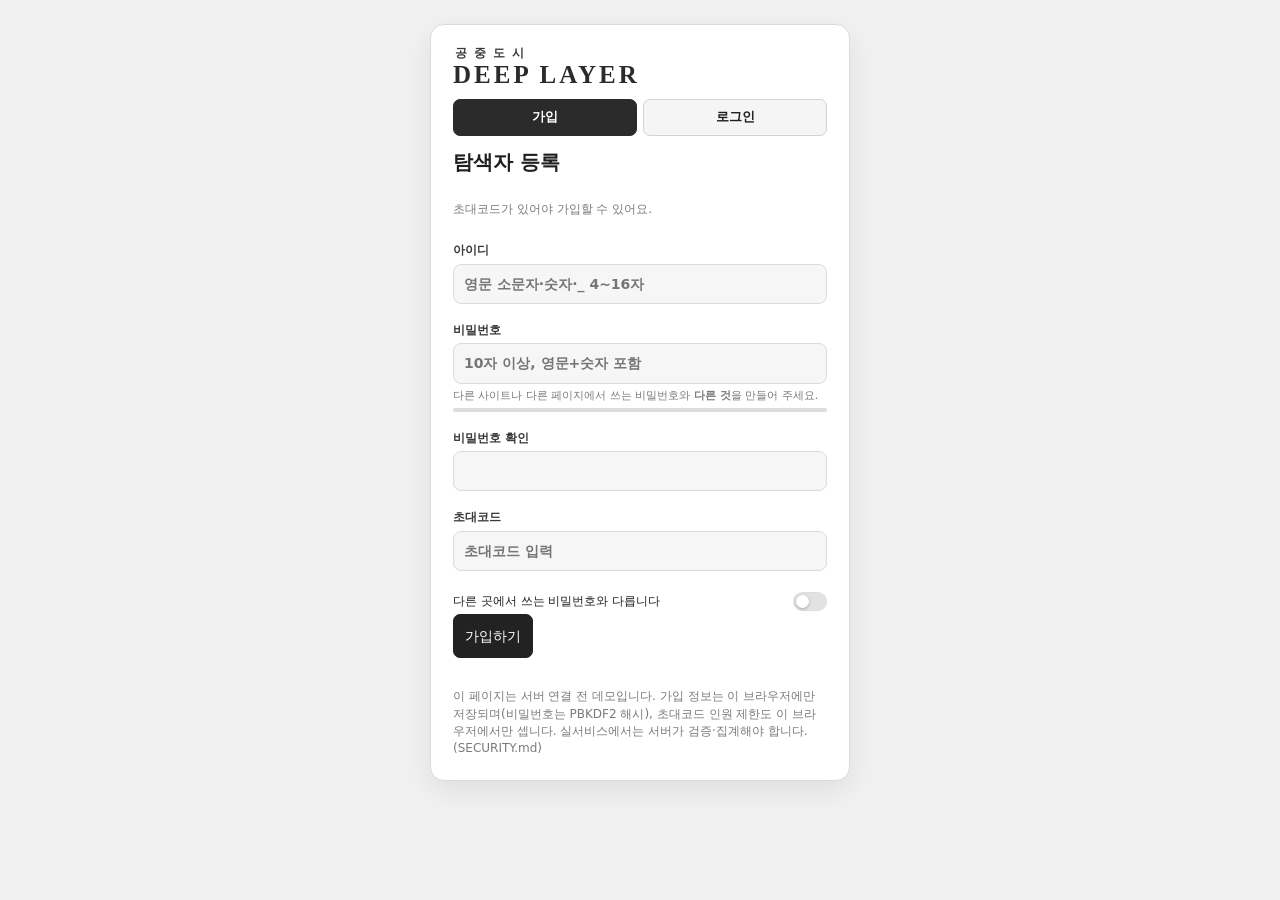
==== index.html @ 392553ea "261024_01" ====
<!doctype html>
<html lang="ko">
<head>
<meta charset="utf-8">
<meta name="viewport" content="width=device-width,initial-scale=1">
<!-- 보안: 인라인/외부 스크립트 실행 차단, 허용된 폰트 외 외부 연결 차단 (SECURITY.md 참고) -->
<meta http-equiv="Content-Security-Policy" content="default-src 'none'; script-src 'self'; style-src 'self' 'unsafe-inline' https://fonts.googleapis.com; font-src https://fonts.gstatic.com; img-src 'self' data:; media-src 'self' data: blob:; connect-src 'self' https://*.supabase.co; base-uri 'none'; form-action 'none'; object-src 'none'">
<meta name="referrer" content="no-referrer">
<title>공중도시 DEEP LAYER</title>
<link rel="preconnect" href="https://fonts.googleapis.com">
<link rel="preconnect" href="https://fonts.gstatic.com" crossorigin>
<link href="https://fonts.googleapis.com/css2?family=Material+Symbols+Rounded:opsz,wght,FILL,GRAD@20..48,400,0,0&family=Cinzel+Decorative:wght@700;900&family=Nanum+Myeongjo:wght@700;800&display=block" rel="stylesheet">
<link rel="stylesheet" href="css/theme.css">
<link rel="stylesheet" href="css/style.css">
</head>
<body data-theme="light">
<div class="app">

  <header class="topbar">
    <div class="brand-block">
      <div class="brand"><small>공중도시</small><em>DEEP LAYER</em></div>
      <div class="world-meta">
        <span><span class="material-symbols-rounded" aria-hidden="true">schedule</span><b id="clock"></b></span>
        <span title="오늘의 날씨"><span class="material-symbols-rounded" id="hdWeatherIc" aria-hidden="true">partly_cloudy_day</span><span id="hdWeather">맑음</span></span>
        <span title="계절"><span class="material-symbols-rounded" id="hdSeasonIc" aria-hidden="true">calendar_month</span><span id="hdSeason">가을 · 12일차</span></span>
        <span title="현재 고도"><span class="material-symbols-rounded" aria-hidden="true">my_location</span><span id="hdAlt">고도 8,420m</span></span>
      </div>
    </div>
    <nav class="top-actions">
      <button title="공지" data-board="공지"><span class="material-symbols-rounded" aria-hidden="true">notifications</span></button>
      <button title="가이드" data-board="가이드"><span class="material-symbols-rounded" aria-hidden="true">question_mark</span></button>
      <button title="유저 간 거래" id="tradeHubBtn"><span class="material-symbols-rounded" aria-hidden="true">swap_horiz</span></button>
      <button title="버그 리포트" id="bugBtn"><span class="material-symbols-rounded" aria-hidden="true">bug_report</span></button>
      <button title="세계관" data-board="세계관"><span class="material-symbols-rounded" aria-hidden="true">public</span></button>
      <button title="설정" id="settingsBtn"><span class="material-symbols-rounded" aria-hidden="true">settings</span></button>
      <button title="로그아웃" class="logout" id="logoutBtn"><span class="material-symbols-rounded" aria-hidden="true">logout</span></button>
    </nav>
  </header>

  <main class="layout" id="layout">

    <!-- 왼쪽 컬럼: 프로필 / 스테이터스 / 장비·인벤토리·제작 -->
    <aside class="column left-column">
      <section class="panel profile-panel">
        <div class="buff-icons" id="buffIcons"></div>
        <div class="profile">
          <div class="profile-head">
            <button class="avatar empty" id="avatarButton" title="프로필 보기"></button>
            <input type="file" id="avatarFile" accept="image/*" class="hidden">
            <div class="charinfo">
              <div class="title-chip" id="titleChip"></div>
              <div class="charname"><span id="charName"></span></div>
              <div class="char-meta" id="charMeta"></div>
              <div class="char-tags" id="charTags"></div>
              <div class="char-job" id="charJob"></div>
            </div>
          </div>
          <div class="quick">
            <button title="메일함" data-system="메일"><span class="material-symbols-rounded" aria-hidden="true">mail</span></button>
            <button title="친구" data-system="친구"><span class="material-symbols-rounded" aria-hidden="true">person_add</span></button>
            <button title="길드" data-system="길드"><span class="material-symbols-rounded" aria-hidden="true">groups</span></button>
            <button title="도감" data-system="도감"><span class="material-symbols-rounded" aria-hidden="true">menu_book</span></button>
            <div class="wallet" title="소지금"><span class="material-symbols-rounded" aria-hidden="true">monetization_on</span><strong id="money"></strong><em>CR</em></div>
          </div>
          <div class="bars" id="bars"></div>
        </div>
      </section>

      <section class="panel status-panel" data-panel="상태">
        <div class="panel-title"><span class="material-symbols-rounded" aria-hidden="true">bar_chart</span> 스테이터스 <span class="spacer"></span><span class="status-pager" id="statusPager"><button data-act="status-page" data-p="0" class="on" title="능력치">1</button><button data-act="status-page" data-p="1" title="전투 능력">2</button><button data-act="status-page" data-p="2" title="숙련">3</button></span><span class="point-badge hidden" id="statPoints"></span><span class="stat-save hidden" id="statSave"><button data-act="stat-commit" class="primary">저장</button><button data-act="stat-reset">취소</button></span></div>
        <div id="statusBody"></div>
      </section>

      <section class="panel tabs-panel" data-panel="소지품">
        <div class="panel-title"><span class="material-symbols-rounded" aria-hidden="true" id="leftTitleIcon">backpack</span> <span id="leftTitle">장비</span> <span class="spacer"></span><span class="title-meta" id="leftMeta"></span></div>
        <div class="tabs" id="leftTabs">
          <button class="active" data-ltab="EQUIP">장비</button>
          <button data-ltab="INVENTORY">소지품</button>
          <button data-ltab="CRAFT">제작</button>
        </div>
        <div class="tab-view" id="viewEquip">
          <div class="equip-wrap">
            <div><div class="buffs" id="equipFx"></div><div class="equip-grid" id="equipGrid"></div></div>
            <div class="equip-big" id="equipBig"></div>
          </div>
          <div class="equip-pick" id="equipPick"></div>
        </div>
        <div class="tab-view hidden" id="viewInv">
          <div class="inventory-head">
            <div class="subtabs" id="invTabs">
              <button data-inv="장비">장비</button>
              <button data-inv="소모품">소모품</button>
              <button data-inv="재료">재료</button>
            </div>
          </div>
          <div class="inv-scroll"><div class="inv-grid" id="inventoryGrid"></div></div>
          <div class="inv-footer">
            <span class="inv-count" id="itemCount" title="가진 아이템 칸 / 소지 가능 칸"></span>
            <div class="pages">
              <button id="prevPage" title="이전 페이지"><span class="material-symbols-rounded" aria-hidden="true">chevron_left</span></button>
              <span id="invPage">1 / 1</span>
              <button id="nextPage" title="다음 페이지"><span class="material-symbols-rounded" aria-hidden="true">chevron_right</span></button>
            </div>
          </div>
        </div>
        <div class="tab-view hidden" id="viewCraft">
          <div class="subtabs" id="craftTabs"><button data-craft="장비">장비</button><button data-craft="음식">음식</button><button data-craft="약">약</button><button data-craft="재료">재료</button></div>
          <div class="craft-head"><span id="craftCount">레시피</span><button type="button" class="chip" id="craftOnly" aria-pressed="false">제작 가능만</button></div>
          <div id="craftList"></div>
        </div>
      </section>
    </aside>

    <!-- 중앙 컬럼: 지도 / 구역 활동 / 로그 -->
    <section class="column center-column">
      <section class="panel map-panel" data-panel="지도">
        <div class="map-head" id="mapHead">
          <div class="map-emblem"><span class="material-symbols-rounded" id="mapIcon" aria-hidden="true">map</span></div>
          <div class="map-info"><h2 id="mapLocation"></h2><p id="mapDescription"></p></div>
          <div class="map-meta" id="mapMeta"></div>
        </div>
        <div class="map-body">
        <div class="map-stage" id="mapStage">
          <div class="map-search"><input id="mapSearch" type="search" maxlength="12" placeholder="재료·몬스터 검색 (예: 목재, 늑대)" aria-label="지도에서 재료와 몬스터 검색" autocomplete="off"><span id="mapSearchInfo"></span></div>
          <div class="map-world" id="mapWorld"></div>
          <div class="map-tools">
            <button class="icon" id="zoomIn" title="확대"><span class="material-symbols-rounded" aria-hidden="true">add</span></button>
            <button class="icon" id="zoomOut" title="축소"><span class="material-symbols-rounded" aria-hidden="true">remove</span></button>
            <button class="icon" id="resetMap" title="중앙 정렬"><span class="material-symbols-rounded" aria-hidden="true">center_focus_strong</span></button>
            <button class="icon" id="mapHelp" data-tip-title="지도 사용법" data-tip-desc="마우스 휠(가운데) 버튼을 누른 채 끌기: 지도 이동 — 던전 타일 지도에서도 가능 (터치는 그냥 끌기) · 노드 선택: 구역 이동 (이동에는 기력이 듭니다)" aria-label="지도 도움말"><span class="material-symbols-rounded" aria-hidden="true">help</span></button>
          </div>
                    <div class="compass"><span class="north">N</span><span class="west">W</span><span class="needle"></span><span class="east">E</span><span class="south">S</span></div>
        </div>
        <div class="map-log">
          <div class="map-log-head"><span class="map-log-label">LOG</span><button class="flat" id="clearLog" title="기록 비우기"><span class="material-symbols-rounded" aria-hidden="true">delete_sweep</span></button></div>
          <div class="scroll log-list" id="logList"></div>
        </div>
        </div>
      </section>

      <section class="panel action-panel" id="actionPanel" data-panel="구역 활동">
        <div class="action-main" id="actionMain"></div>
        <div class="choices" id="choices"></div>
      </section>
    </section>

    <!-- 오른쪽 컬럼: 임무·주위 대원 / 채팅 -->
    <aside class="column right-column">
      <section class="panel quest-panel" data-panel="임무 · 주변">
        <div class="panel-title"><span class="material-symbols-rounded" aria-hidden="true" id="rightTitleIcon">assignment</span> <span id="rightTitle">임무</span> <span class="spacer"></span><span class="title-meta" id="rightMeta"></span></div>
        <div class="tabs">
          <button class="active" data-side="임무">임무</button>
          <button data-side="서브잡" id="sideJobTab" class="hidden">서브잡</button>
          <button data-side="펫" id="sidePetTab" class="hidden">펫</button>
          <button data-side="상황">상황</button>
        </div>
        <div class="scroll right-view" id="sideView"></div>
      </section>

      <section class="panel chat-panel terminal" data-panel="채팅">
        <div class="device-head"><span class="device-light"></span><strong>TACTICAL LINK</strong><span class="term-sig" aria-hidden="true"><i></i><i></i><i></i><i></i></span><span class="term-ch">SECURE CHANNEL</span></div>
        <div class="term-screen">
          <div class="tabs">
            <button class="active" data-chat="월드">월드</button>
            <button data-chat="길드">길드</button>
            <button data-chat="파티">파티</button>
            <button data-chat="알림">알림</button>
          </div>
          <div class="chan-bar hidden" id="guildBar"></div>
          <button class="notice-banner hidden" id="noticeBanner" data-act="open-patch"><span class="material-symbols-rounded" aria-hidden="true">campaign</span><span>변경 사항이 있습니다. 눌러서 패치노트 보기</span></button>
          <div class="scroll chat-feed" id="chatFeed"></div>
          <div class="sticker-tray hidden" id="stickerTray"></div>
          <p class="readonly-note hidden" id="noticeNote">알림 채널은 공지만 받을 수 있어요. 글을 쓸 수 없습니다.</p>
          <form class="chat-compose" id="chatForm" autocomplete="off">
            <button type="button" id="emojiBtn" title="이모티콘"><span class="material-symbols-rounded" aria-hidden="true">mood</span></button><button type="button" id="diceBtn" title="주사위 굴리기 (1~6)" aria-label="주사위 굴리기"><span class="material-symbols-rounded" aria-hidden="true">casino</span></button>
            <input id="noticeHead" class="hidden" maxlength="20" list="noticeHeads" placeholder="말머리" aria-label="공지 말머리"><datalist id="noticeHeads"><option value="서버 공지"><option value="점검 일정"><option value="업데이트"><option value="이벤트"><option value="안내"></datalist>
            <input id="chatInput" maxlength="300" placeholder="암호화 메시지 입력...">
            <button class="primary" title="전송"><span class="material-symbols-rounded" aria-hidden="true">send</span></button>
          </form>
        </div>
        <div class="term-foot" aria-hidden="true"><i></i><i></i><i></i><span>DL-TERMINAL</span></div>
      </section>
    </aside>

  </main>
</div>

<div class="overlay" id="overlay" role="dialog" aria-modal="true">
  <div class="modal" id="modal">
    <div class="modal-head"><span class="material-symbols-rounded" aria-hidden="true">web_asset</span><h2 id="modalTitle"></h2><button class="icon" id="closeModal" aria-label="닫기"><span class="material-symbols-rounded" aria-hidden="true">close</span></button></div>
    <div class="modal-body" id="modalBody"></div>
    <div class="modal-actions" id="modalActions"></div>
  </div>
</div>
<div class="tutorial hidden" id="tutorial">
  <div class="tut-story hidden" id="tutStory"><button class="flat tut-cloud hidden" id="tutCloudLoad" type="button">서버 불러오기</button><div class="tut-story-inner">
    <div class="tut-npc hidden" id="tutNpc"></div>
    <p id="tutText"></p>
    <div class="tut-gift hidden" id="tutGift"><span class="material-symbols-rounded" aria-hidden="true">tablet_android</span><small>탐색자 단말기를 받았다</small></div>
    <div class="tut-actions"><button class="flat" id="tutSkipStory">건너뛰기</button><button class="primary" id="tutNextStory">다음</button></div>
    <div class="tut-dots" id="tutDots"></div>
  </div></div>
  <div class="tut-create hidden" id="tutCreate"><div class="tut-box">
    <div class="tut-box-head" id="tutCreateHead"></div>
    <div class="tut-box-body" id="tutCreateBody"></div>
    <div class="tut-box-actions" id="tutCreateActions"></div>
  </div></div>
  <div class="tut-create hidden" id="tutWeapon"><div class="tut-box">
    <div class="tut-box-head" id="tutWeaponHead"></div>
    <div class="tut-box-body"><p class="npc-say" id="tutWeaponSay"></p><div class="weapon-list" id="tutWeaponList"></div></div>
    <div class="tut-box-actions"><button class="primary" id="tutWeaponOk" disabled>이 무기로 정할게요</button></div>
  </div></div>
  <div class="tut-spot hidden" id="tutSpot"></div>
  <div class="tut-card hidden" id="tutCard"><div class="tut-step" id="tutStep"></div><h3 id="tutTitle"></h3><p id="tutBody"></p><div class="tut-actions"><button class="flat" id="tutSkip">건너뛰기</button><span class="spacer"></span><button id="tutPrev">이전</button><button class="primary" id="tutNext">다음</button></div></div>
</div>
<div class="toast" id="toast"></div>
<div class="tooltip" id="tooltip" role="tooltip"></div>

<script src="js/data.js"></script>
<script src="js/core.js"></script>
<script src="js/cloud.js"></script>
<script src="js/ui.js"></script>
<script src="js/room.js"></script>
</body>
</html>
---- css/theme.css ----
/* ==========================================================
   theme.css - 테마 색상 변수 (라이트 / 다크)
   - 컴포넌트(style.css)는 색상을 직접 쓰지 않고 이 변수만 사용한다.
   - 새 색이 필요하면 두 테마 블록에 같은 이름의 변수를 함께 추가한다.
   - '사용자 설정' 테마는 JS(applyTheme)가 기반 테마 위에 강조색 변수를 덮어쓴다.
   ========================================================== */

body{--fs:1}
body[data-theme="light"]{
  color-scheme:light;
  --bg:#f1f1f1; --bg-glow:#fafafa;
  --panel:#ffffff; --panel-2:#f6f6f6; --panel-hi:#ececec; --field:#ffffff;
  --line:#dcdcdc; --line-soft:#e9e9e9;
  --text:#1f1f1f; --text-2:#3a3a3a; --muted:#7a7a7a;
  --accent:#2b2b2b; --accent-2:#161616; --accent-soft:#efefef; --accent-line:#c6c6c6;
  --btn:#f5f5f5; --btn-hover:#e9e9e9; --btn-line:#d2d2d2;
  --primary:#222222; --primary-line:#222222; --primary-text:#ffffff;
  --good:#247a60; --good-soft:#e7f5ef; --good-line:#b8dfd0;
  --warn:#c98a1a; --bad:#c0505a;
  --danger-soft:#fff5f5; --danger-line:#d8b8bc; --danger-text:#9c444b;
  --bar-track:#e2e2e2; --hp:#d77878; --sp:#d9a35b; --exp:#3fae8a;
  --map-bg:#f7f7f7; --map-grid:#e3e3e3; --map-line:#bdbdbd;
  --bubble:#efefef; --bubble-mine:#e2e2e2;
  --shadow:0 5px 18px #0000000f; --overlay:#00000055;
  --toast-bg:#222222; --toast-text:#ffffff;
  --story-bg:#0d0d0d; --story-text:#ececec;
  --term-bg:#f7f7f7; --term-text:#1c1c1c; --term-dim:#707070; --term-line:#d6d6d6; --term-mine:#000000; --bezel:#e4e4e4; --bezel-line:#c8c8c8;
  --tone-safe:#2b2b2b; --tone-forest:#3f9a62; --tone-sea:#2f7fc4; --tone-volcano:#cf5a3a; --tone-canyon:#b9742f; --tone-snow:#4a8fb8; --tone-jungle:#2f9e5b;
  --bb-bg:#f1f1f2; --bb-border:#c4c6ca; --bb-text:#2e3138; --bb-sub:#7a7e86; --bb-live:#d63a3a; --bb-glow:#ffffff;
  --cur-default:url("data:image/svg+xml;utf8,<svg xmlns='http://www.w3.org/2000/svg' width='18' height='18' viewBox='0 0 26 26'><path d='M3 2 L3 21 L8 16.5 L11.5 24 L15 22.4 L11.6 15.2 L18.5 15 Z' fill='%23222222' stroke='%23ffffff' stroke-width='2' stroke-linejoin='round'/></svg>") 2 1,auto;
  --cur-pointer:url("data:image/svg+xml;utf8,<svg xmlns='http://www.w3.org/2000/svg' width='18' height='18' viewBox='0 0 26 26'><path d='M3 2 L3 21 L8 16.5 L11.5 24 L15 22.4 L11.6 15.2 L18.5 15 Z' fill='%23000000' stroke='%23ffffff' stroke-width='2' stroke-linejoin='round'/></svg>") 2 1,auto;
}

body[data-theme="dark"]{
  color-scheme:dark;
  --bg:#101010; --bg-glow:#1e1e1e;
  --panel:#181818; --panel-2:#202020; --panel-hi:#2a2a2a; --field:#131313;
  --line:#333333; --line-soft:#282828;
  --text:#ececec; --text-2:#d0d0d0; --muted:#8e8e8e;
  --accent:#e6e6e6; --accent-2:#ffffff; --accent-soft:#2a2a2a; --accent-line:#4c4c4c;
  --btn:#232323; --btn-hover:#2d2d2d; --btn-line:#3d3d3d;
  --primary:#ececec; --primary-line:#ececec; --primary-text:#111111;
  --good:#77d6b1; --good-soft:#15342f; --good-line:#285a50;
  --warn:#e5b879; --bad:#f18484;
  --danger-soft:#2a1a1f; --danger-line:#76565a; --danger-text:#f2b6b6;
  --bar-track:#2c2c2c; --hp:#d77878; --sp:#d9a35b; --exp:#77d6b1;
  --map-bg:#151515; --map-grid:#262626; --map-line:#474747;
  --bubble:#232323; --bubble-mine:#303030;
  --shadow:0 8px 22px #00000040; --overlay:#000000a0;
  --toast-bg:#ececec; --toast-text:#111111;
  --story-bg:#0d0d0d; --story-text:#ececec;
  --term-bg:#101010; --term-text:#e6e6e6; --term-dim:#9a9a9a; --term-line:#2e2e2e; --term-mine:#ffffff; --bezel:#1f1f1f; --bezel-line:#333333;
  --tone-safe:#e6e6e6; --tone-forest:#5fc489; --tone-sea:#5aa6f0; --tone-volcano:#f08a62; --tone-canyon:#e0a060; --tone-snow:#8fd0f0; --tone-jungle:#5fd08a;
  --bb-bg:#15171a; --bb-border:#34373d; --bb-text:#dcdfe4; --bb-sub:#8d9199; --bb-live:#ff6b6b; --bb-glow:#0008;
  --cur-default:url("data:image/svg+xml;utf8,<svg xmlns='http://www.w3.org/2000/svg' width='18' height='18' viewBox='0 0 26 26'><path d='M3 2 L3 21 L8 16.5 L11.5 24 L15 22.4 L11.6 15.2 L18.5 15 Z' fill='%23ececec' stroke='%23111111' stroke-width='2' stroke-linejoin='round'/></svg>") 2 1,auto;
  --cur-pointer:url("data:image/svg+xml;utf8,<svg xmlns='http://www.w3.org/2000/svg' width='18' height='18' viewBox='0 0 26 26'><path d='M3 2 L3 21 L8 16.5 L11.5 24 L15 22.4 L11.6 15.2 L18.5 15 Z' fill='%23ffffff' stroke='%23111111' stroke-width='2' stroke-linejoin='round'/></svg>") 2 1,auto;
}

body{
  --primary-hover:color-mix(in srgb,var(--primary) 86%,#000);
  color:var(--text);
  background:radial-gradient(ellipse at 50% -20%,var(--bg-glow) 0,var(--bg) 60%);
  background-color:var(--bg);
}

/* 사용자 지정 커서 (설정에서 끌 수 있음). 직접 만든 SVG라 저작권 문제가 없다 */
body.custom-cursor{cursor:var(--cur-default)}
body.custom-cursor :is(button,select,label,.map-node,[data-act],input[type=checkbox],input[type=range],input[type=color]){cursor:var(--cur-pointer)}
body.custom-cursor :is(button:disabled,input,textarea){cursor:var(--cur-default)}
body.custom-cursor :is(input[type=text],input:not([type]),input[type=number],textarea){cursor:text}
body.custom-cursor .map-stage.dragging{cursor:grabbing}
---- css/style.css ----
/* ==========================================================
   style.css - 컴포넌트 스타일
   색상은 theme.css의 변수만 사용한다. 패널은 높이가 고정되고, 내용이 길어지면 안에서 스크롤된다.
   ========================================================== */

:root{--gap:6px;--left:292px;--right:315px;--radius:10px}
*{box-sizing:border-box;scrollbar-width:thin;scrollbar-color:var(--btn-line) transparent}
::-webkit-scrollbar{width:6px;height:6px}
::-webkit-scrollbar-track{background:transparent}
::-webkit-scrollbar-thumb{background:var(--btn-line);border-radius:6px}
::-webkit-scrollbar-thumb:hover{background:var(--accent)}
::-webkit-scrollbar-corner{background:transparent}
body{margin:0;min-height:100vh;font:calc(13px*var(--fs))/1.45 Inter,"Noto Sans KR",system-ui,sans-serif}
button,input,textarea,select{font:inherit}
.hidden{display:none!important}
.spacer{flex:1}
.muted{color:var(--muted)}
.tiny{font-size:calc(10px*var(--fs));color:var(--muted)}
.grow{flex:1;min-width:0}

.material-symbols-rounded{
  font-family:'Material Symbols Rounded';font-weight:normal;font-style:normal;
  font-size:1.25em;line-height:1;letter-spacing:normal;text-transform:none;
  display:inline-block;white-space:nowrap;direction:ltr;width:1em;height:1em;overflow:hidden;flex:none;
  -webkit-font-feature-settings:'liga';font-feature-settings:'liga';-webkit-font-smoothing:antialiased;
}

/* ---------- 공통 컨트롤 ---------- */
button{color:var(--text);background:var(--btn);border:1px solid var(--btn-line);border-radius:7px;padding:7px 10px;cursor:pointer;transition:.14s}
button:hover:not(:disabled){background:var(--btn-hover);border-color:var(--accent)}
button:disabled{opacity:.4;cursor:not-allowed}
button.primary{background:var(--primary);border-color:var(--primary-line);color:var(--primary-text)}
button.primary:hover:not(:disabled){background:var(--primary-hover);border-color:var(--primary-line)}
button.flat{background:transparent;border-color:transparent}
button.flat:hover:not(:disabled){background:var(--btn-hover);border-color:transparent}
button.icon{display:inline-grid;place-items:center;width:32px;height:32px;padding:0;font-size:calc(15px*var(--fs))}
input,textarea,select{width:100%;background:var(--field);border:1px solid var(--btn-line);color:var(--text);border-radius:7px;padding:9px;outline:none}
input:focus,textarea:focus,select:focus{border-color:var(--accent)}
input[type=checkbox]{width:auto}
input[type=range]{padding:0;border:0;background:transparent;accent-color:var(--accent)}
input[type=color]{padding:2px;height:32px;width:48px}
textarea{min-height:75px;resize:vertical}

/* ---------- 상단 바 ---------- */
.app{max-width:1900px;margin:auto;padding:12px;min-height:100vh;display:flex;flex-direction:column;gap:var(--gap)}
.topbar{display:flex;flex-wrap:wrap;align-items:center;gap:8px 14px;padding:4px 7px 9px;border-bottom:1px solid var(--line);flex:none}
.brand-block{display:flex;align-items:center;flex-wrap:wrap;gap:6px 22px;min-width:0;flex:1 1 auto}
.brand{display:flex;flex-direction:column;line-height:1;white-space:nowrap}
.brand small{font-family:'Nanum Myeongjo','Noto Serif KR',serif;font-weight:800;font-size:calc(12px*var(--fs));letter-spacing:7px;color:var(--text-2);margin:0 0 3px 2px}
.brand em{font-family:'Cinzel Decorative','Nanum Myeongjo',serif;font-style:normal;font-weight:900;font-size:calc(25px*var(--fs));letter-spacing:3px;color:var(--accent)}
.world-meta{display:flex;align-items:center;flex-wrap:wrap;gap:4px 12px;margin-top:14px;color:var(--muted);font-size:calc(11px*var(--fs))}
.world-meta>span{display:flex;align-items:center;gap:5px;white-space:nowrap}
.world-meta .material-symbols-rounded{color:var(--accent);font-size:calc(15px*var(--fs))}
.world-meta b{color:var(--text)}
.top-actions{display:flex;flex-wrap:nowrap;flex:none;gap:5px;align-items:center;margin-left:auto}
.top-actions button{width:36px;height:36px;padding:0;font-size:calc(16px*var(--fs));display:grid;place-items:center}
.top-actions .logout{margin-left:12px;background:var(--danger-soft);border-color:var(--danger-line);color:var(--danger-text)}

/* ---------- 레이아웃: 세 컬럼 모두 화면 높이에 맞추고, 패널 안에서 스크롤 ---------- */
.layout{position:relative;display:grid;gap:var(--gap);grid-template-columns:var(--left) minmax(400px,1fr) var(--right);align-items:stretch;flex:1;min-height:560px}
.column{display:flex;flex-direction:column;gap:var(--gap);min-width:0;min-height:0}
.panel{display:flex;flex-direction:column;min-width:0;min-height:0;overflow:hidden;background:var(--panel);border:1px solid var(--line);border-radius:var(--radius);box-shadow:var(--shadow)}
.scroll{flex:1;min-height:0;overflow:auto}
.panel-title{display:flex;align-items:center;gap:8px;padding:10px 12px;border-bottom:1px solid var(--line);flex:none;font-weight:800;font-size:calc(11px*var(--fs));letter-spacing:.7px;text-transform:uppercase;color:var(--text-2)}
.panel-title .material-symbols-rounded{color:var(--accent);font-size:calc(16px*var(--fs))}
.tabs{display:flex;gap:4px;padding:9px 10px;flex:none}
.tabs button{flex:1;font-size:calc(10px*var(--fs));padding:6px;white-space:nowrap}
.title-meta{font-size:calc(10px*var(--fs));font-weight:600;letter-spacing:0;text-transform:none;color:var(--muted);font-variant-numeric:tabular-nums}
/* 하위 탭: 윗줄 탭과 달리 밑줄 텍스트 스타일 */
.subtabs{display:flex;gap:14px;padding:0 2px;margin-bottom:8px}
.subtabs button{flex:none;padding:3px 1px 5px;font-size:calc(11px*var(--fs));border:0;border-bottom:2px solid transparent;border-radius:0;background:transparent;color:var(--muted)}
.subtabs button:hover:not(:disabled){background:transparent;color:var(--text)}
.subtabs button.active{background:transparent;color:var(--accent-2);border-bottom-color:var(--accent);font-weight:700}
.subtabs button:focus-visible{outline:0}
.tabs.small{padding:0}
.tabs.small button{padding:4px 8px}
.tabs.flush{padding:0 0 10px}
.tabs button.active{background:var(--accent-soft);border-color:var(--accent);color:var(--accent-2)}

@media(min-width:1201px){
  .app{height:100vh;height:100dvh;min-height:700px}
  .left-column .profile-panel{flex:0 0 auto}
  .left-column .status-panel{flex:0 0 auto}
  .left-column .tabs-panel{flex:0 1 auto;min-height:200px}
  .map-panel{flex:1 1 0;min-height:300px}
  .action-panel{flex:0 0 auto;min-height:230px} /* 내용만큼 늘어나 스크롤이 생기지 않는다 */
  .quest-panel{flex:0 0 38%}
  .chat-panel{flex:1 1 0;min-height:250px}
}

/* 세로 높이 조절 손잡이: 패널 사이 틈 (데스크톱에서만) */
.vgrip{display:none}
@media(min-width:1201px){
  .vgrip{display:block;flex:none;height:0;margin-top:calc(-1*var(--gap));position:relative;z-index:5}
  .vgrip::before{content:'';position:absolute;left:0;right:0;top:-2px;height:calc(var(--gap) + 4px);cursor:row-resize;border-radius:3px}
  .vgrip:hover::before,.vgrip.on::before{background:var(--accent-soft)}
  .left-column .status-panel.sized{flex:0 1 auto;height:var(--status-h);min-height:90px}
  .status-panel.sized #statusBody{flex:1;min-height:0;overflow:auto}
  .center-column .map-panel.sized{flex:0 1 auto;height:var(--map-h);min-height:300px}
  /* 넓은 화면: 로그는 지도 오른쪽 */
  .map-panel .map-body{flex-direction:row}
  .map-body .map-stage{flex:1;min-width:0}
  .map-body .map-log{width:clamp(170px,24%,260px);height:auto;border-top:0;border-left:1px solid var(--line)}
  .map-body .log-list{flex:1;min-height:0}
}

/* 컬럼 폭 조절 손잡이 (데스크톱에서만) */
.gutter{display:none;position:absolute;top:0;bottom:0;width:6px;cursor:col-resize;z-index:5}
.gutter.left{left:calc(var(--left) + var(--gap)/2 - 3px)}
.gutter.right{right:calc(var(--right) + var(--gap)/2 - 3px)}
.gutter:hover{background:var(--accent-soft)}
@media(min-width:1201px){.gutter{display:block}}

/* ---------- 왼쪽: 프로필 ---------- */
.profile{position:relative;padding:12px}
.profile-head{display:flex;gap:11px;align-items:center}
.avatar{width:92px;height:92px;flex:0 0 92px;padding:0;border:1px solid var(--accent-line);border-radius:9px;background:var(--panel-hi);display:grid;place-items:center;color:var(--accent);overflow:hidden}
.avatar.empty{border-style:dashed;background:var(--panel-2)}
.avatar .material-symbols-rounded{font-size:calc(38px*var(--fs))}
.avatar img{width:100%;height:100%;object-fit:cover}
.charinfo{min-width:0;flex:1}
.title-chip{display:inline-block;max-width:100%;overflow:hidden;text-overflow:ellipsis;white-space:nowrap;color:var(--accent-2);font-size:calc(10px*var(--fs));line-height:1.3;margin-bottom:0}
.charname{display:flex;gap:4px;align-items:center;min-width:0;font-size:calc(18px*var(--fs));font-weight:800;line-height:1.1;margin-top:-1px}
.charname>span:first-child{overflow:hidden;text-overflow:ellipsis;white-space:nowrap}
.charname button{flex:none;width:24px;height:24px;padding:2px;display:grid;place-items:center;color:var(--accent)}
.char-meta{margin-top:3px;font-size:calc(11px*var(--fs));color:var(--muted)}
.char-tags{margin-top:2px;font-size:calc(10px*var(--fs));color:var(--accent);white-space:nowrap;overflow:hidden;text-overflow:ellipsis}
.char-tags:empty{display:none}

.buff-icons{display:flex;gap:4px;margin-left:6px}
.buff-icon{width:24px;height:24px;padding:0;display:grid;place-items:center;border-radius:6px;font-size:calc(14px*var(--fs))}
.buff-icon .material-symbols-rounded{display:block;font-size:inherit;line-height:1;margin:0}
.buff-icon.buff{color:var(--good);background:var(--good-soft);border-color:var(--good-line)}
.buff-icon.debuff{color:var(--danger-text);background:var(--danger-soft);border-color:var(--danger-line)}

.quick{display:flex;gap:6px;align-items:center;margin-top:10px}
.quick>button{width:30px;height:30px;padding:0;border-radius:7px;display:grid;place-items:center;font-size:calc(16px*var(--fs));color:var(--text-2)}
.wallet{display:flex;align-items:center;gap:5px;margin-left:auto;padding:4px 10px;border:1px solid var(--line);border-radius:999px;background:var(--panel-2)}
.wallet .material-symbols-rounded{color:var(--warn);font-size:calc(16px*var(--fs))}
.wallet strong{font-size:calc(13px*var(--fs));font-variant-numeric:tabular-nums}
.wallet em{font-style:normal;font-size:calc(10px*var(--fs));color:var(--muted)}

.bars{display:grid;gap:3px;margin-top:9px}
.bar-row{display:grid;grid-template-columns:34px minmax(0,1fr) 62px;align-items:center;gap:7px;font-size:calc(10px*var(--fs));line-height:1.2;color:var(--text-2);white-space:nowrap}
.bar-row .val{text-align:right;color:var(--muted);font-variant-numeric:tabular-nums}
.bar{height:7px;background:var(--bar-track);border-radius:6px;overflow:hidden}
.bar span{display:block;height:100%;border-radius:6px;background:var(--accent);transition:width .3s}
.bar.hp span{background:var(--hp)}
.bar.sp span{background:var(--sp)}
.bar.exp span{background:var(--exp)}

/* ---------- 왼쪽: 스테이터스 ---------- */
.point-badge{padding:1px 8px;border-radius:999px;background:var(--accent-soft);border:1px solid var(--accent-line);color:var(--accent-2);font-size:calc(10px*var(--fs));letter-spacing:0;text-transform:none}
#statusBody{display:grid;gap:5px;padding:6px 8px 8px;scrollbar-width:none}
#statusBody::-webkit-scrollbar{display:none}
.map-search{position:absolute;top:10px;left:10px;z-index:3;display:flex;flex-direction:column;gap:3px;max-width:60%}
.map-search input{width:130px;padding:4px 8px;font-size:calc(11px*var(--fs));background:var(--panel);box-shadow:var(--shadow)}
.map-search span{font-size:calc(10px*var(--fs));color:var(--text-2);background:var(--panel);border-radius:5px;padding:0 5px;width:fit-content}
.map-search span:empty{display:none}
.tile.hl{outline:2px solid var(--accent);outline-offset:1px;animation:hlpulse 1.2s ease-in-out infinite}
.map-node.hl{box-shadow:0 0 0 5px var(--accent-soft),0 0 0 7px var(--accent);animation:hlpulse 1.2s ease-in-out infinite}
@keyframes hlpulse{50%{filter:brightness(1.35)}}
.status-pager{display:inline-flex;gap:3px;margin-left:8px}
.status-pager button{width:20px;height:18px;padding:0;font-size:calc(10px*var(--fs));line-height:1;border-radius:5px;color:var(--muted)}
.status-pager button.on{background:var(--accent-soft);border-color:var(--accent);color:var(--accent-2);font-weight:700}
.combat-page{display:grid;gap:4px}
.cstat{display:grid;grid-template-columns:auto 1fr;gap:0 8px;align-items:baseline;padding:4px 7px;background:var(--panel-2);border:1px solid var(--line-soft);border-radius:7px;font-size:calc(11px*var(--fs))}
.cstat b{color:var(--text-2)}.cstat span{text-align:right}.cstat em{font-style:normal;font-weight:800;color:var(--accent-2)}
.cstat small{grid-column:1/-1;color:var(--muted);font-size:calc(10px*var(--fs))}
.battle-log{margin-top:6px;padding:5px 8px;background:var(--panel-2);border:1px solid var(--line-soft);border-radius:7px;display:grid;gap:2px;font-size:calc(11px*var(--fs));max-height:96px;overflow:auto}
.battle-log.mock{max-height:240px;min-height:160px;align-content:start}
.bl.hit{color:var(--good)}.bl.hurt{color:var(--danger-text)}.bl.dodge{color:var(--accent-2)}.bl.note{color:var(--muted)}
.bl-note{font-size:calc(9px*var(--fs));color:var(--muted);opacity:.8}
.mock-bars{display:grid;grid-template-columns:1fr 1fr;gap:8px;margin:6px 0}
.stat-grid{display:grid;grid-template-columns:minmax(0,1fr) minmax(0,1fr);gap:4px}
.stat{padding:4px 7px;background:var(--panel-2);border:1px solid var(--line-soft);border-radius:7px}
.stat-head{display:flex;align-items:center;gap:6px}
.stat-head b{font-size:calc(12px*var(--fs))}
.stat-head small{font-size:calc(9px*var(--fs));color:var(--muted)}
.stat-val{margin-left:auto;font-weight:800;font-variant-numeric:tabular-nums}
.stat-val em{margin-left:3px;font-style:normal;font-size:calc(10px*var(--fs));color:var(--good)}
.stat-val em.neg{color:var(--danger-text)}
.stat-plus{width:19px;height:19px;padding:0;display:grid;place-items:center;font-size:calc(14px*var(--fs));color:var(--accent-2);border-color:var(--accent-line);background:var(--accent-soft)}
.stat-eff{margin-top:1px;font-size:calc(9.5px*var(--fs));color:var(--muted);line-height:1.35}
.stat-eff span{display:block;white-space:normal;overflow-wrap:anywhere}
.stat-eff b{color:var(--accent-2);font-weight:700}
.fx-list{display:grid;gap:4px}
.fx-row{display:flex;align-items:center;gap:6px;padding:2px 8px;border-radius:6px;font-size:calc(10px*var(--fs));border:1px solid var(--line)}
.fx-row b{font-size:calc(11px*var(--fs))}
.fx-row span{color:var(--muted)}
.fx-row em{margin-left:auto;font-style:normal;font-variant-numeric:tabular-nums}
.fx-row.buff{background:var(--good-soft);border-color:var(--good-line);color:var(--good)}
.fx-row.debuff{background:var(--danger-soft);border-color:var(--danger-line);color:var(--danger-text)}
.fx-row .material-symbols-rounded{font-size:calc(14px*var(--fs))}

/* ---------- 왼쪽: 장비 / 인벤토리 / 제작 탭 ---------- */
.tab-view{flex:1;min-height:0;overflow:auto;padding:4px 12px 12px}
#viewInv{display:flex;flex-direction:column;overflow:hidden}
.slot{position:relative;min-width:0;aspect-ratio:1;padding:2px;display:grid;place-items:center;border:1px solid var(--line);border-radius:5px;background:var(--panel-2);color:var(--muted)}
.slot .material-symbols-rounded{font-size:calc(20px*var(--fs))}
.slot.filled{color:var(--accent-2);background:var(--panel-hi);border-color:var(--accent-line)}
.slot.clickable{cursor:pointer}
.slot.clickable:hover{border-color:var(--accent)}
.slot-label{font-size:calc(9px*var(--fs));line-height:1.1;text-align:center;opacity:.6;pointer-events:none;word-break:keep-all}
.slot .qty{position:absolute;right:3px;bottom:1px;font-size:calc(9px*var(--fs));font-weight:700;color:var(--text-2);font-variant-numeric:tabular-nums}

.buffs{display:flex;flex-wrap:wrap;gap:4px;margin:0 0 7px;min-height:18px}
.buff{font-size:calc(9px*var(--fs));color:var(--good);background:var(--good-soft);border:1px solid var(--good-line);border-radius:4px;padding:2px 5px}
.equip-wrap{display:grid;grid-template-columns:minmax(0,1fr) 64px;gap:8px;align-items:stretch}
.equip-grid{display:grid;grid-template-columns:repeat(5,minmax(0,1fr));gap:5px}
.equip-big{display:grid;grid-template-rows:1fr 1fr;gap:5px}
.slot.selected{border-color:var(--accent);box-shadow:0 0 0 2px var(--accent-soft)}
.equip-pick{margin-top:12px;padding-top:10px;border-top:1px solid var(--line)}
.pick-head{display:flex;align-items:center;gap:8px;margin-bottom:7px;font-size:calc(12px*var(--fs))}
.pick-head button{padding:3px 9px;font-size:calc(11px*var(--fs))}
.pick-hint{margin:2px 0}
.equip-pick .empty{padding:10px}
.slot.big{aspect-ratio:auto}
.slot.big .material-symbols-rounded{font-size:calc(28px*var(--fs))}
.slot.big .slot-label{font-size:calc(11px*var(--fs))}

.inventory-head{flex:none}
.inv-scroll{flex:0 1 auto;min-height:0;overflow:auto}
.inv-grid{display:grid;grid-template-columns:repeat(6,minmax(0,1fr));gap:5px}
.inv-footer{display:flex;align-items:center;gap:7px;margin-top:8px;flex:none}
.inv-count{font-size:calc(11px*var(--fs));font-weight:700;color:var(--text-2);font-variant-numeric:tabular-nums}
.inv-footer .pages{margin-left:auto;display:flex;align-items:center;gap:5px;font-size:calc(10px*var(--fs));color:var(--muted)}
.inv-footer .pages button{width:25px;height:24px;padding:0;display:grid;place-items:center;background:transparent;border-color:transparent}

.craft-note{margin:2px 0 8px}
.recipe{display:flex;align-items:center;gap:8px;padding:8px;margin-bottom:6px;border:1px solid var(--line);border-radius:7px;background:var(--panel-2)}
.recipe strong{display:block;font-size:calc(11px*var(--fs))}
.recipe small{display:block;font-size:calc(10px*var(--fs));color:var(--muted)}
.recipe .lack{color:var(--bad)}
.recipe .effect{color:var(--good);margin:1px 0}
.recipe .tag{font-style:normal;margin-left:4px;vertical-align:1px}
.chips.mult{margin:6px 0}

/* ---------- 중앙: 지도 ---------- */
/* 지역 헤더: 심플하게 (색조는 아이콘에만) */
.map-panel{--tone:var(--accent)}
.map-panel[data-tone=safe]{--tone:var(--accent)}
.map-panel[data-tone=forest]{--tone:var(--tone-forest)}
.map-panel[data-tone=sea]{--tone:var(--tone-sea)}
.map-panel[data-tone=volcano]{--tone:var(--tone-volcano)}
.map-panel[data-tone=canyon]{--tone:var(--tone-canyon)}
.map-panel[data-tone=snow]{--tone:var(--tone-snow)}
.map-panel[data-tone=jungle]{--tone:var(--tone-jungle)}
.map-head{position:relative;display:flex;align-items:center;gap:12px;flex:none;padding:18px 14px 11px;border-bottom:1px solid var(--line)}
.map-emblem{flex:0 0 40px;width:40px;display:grid;place-items:center;color:var(--tone)}
.map-emblem .material-symbols-rounded{font-size:calc(34px*var(--fs))}
.map-info{min-width:0;flex:1}
.map-info h2{margin:0;font-size:calc(22px*var(--fs));line-height:1.15;font-weight:800;white-space:nowrap;overflow:hidden;text-overflow:ellipsis}
.map-info p{margin:3px 0 0;font-size:calc(11px*var(--fs));line-height:1.45;color:var(--muted);display:-webkit-box;-webkit-line-clamp:2;-webkit-box-orient:vertical;overflow:hidden}
.map-meta{position:absolute;top:12px;right:14px;font-size:calc(10px*var(--fs));color:var(--text-2);white-space:nowrap}
.map-stage{position:relative;flex:1;min-height:0;overflow:hidden;touch-action:none;background-color:var(--map-bg);background-image:linear-gradient(var(--map-grid) 1px,transparent 1px),linear-gradient(90deg,var(--map-grid) 1px,transparent 1px);background-size:28px 28px}
.map-stage.dragging{cursor:grabbing}
.map-world{position:absolute;inset:0;transform-origin:50% 50%}
.node-svg{position:absolute;inset:0;width:100%;height:100%;overflow:visible;pointer-events:none}
.node-line{stroke:var(--map-line);stroke-width:1;vector-effect:non-scaling-stroke}
.map-node{position:absolute;transform:translate(-50%,-50%);width:16px;height:16px;padding:0;z-index:2;border-radius:50%;border:2px solid var(--accent);background:var(--panel)}
.map-node:hover:not(:disabled){background:var(--accent-soft);border-color:var(--accent)}
.map-node.current,.map-node.current:hover:not(:disabled){background:var(--accent);box-shadow:0 0 0 4px var(--accent-soft)}
.map-node.danger,.map-node.danger:hover:not(:disabled){border-color:var(--bad)}
.map-node.danger.current,.map-node.danger.current:hover:not(:disabled){background:var(--bad);box-shadow:0 0 0 4px var(--danger-soft)}
.node-label{position:absolute;top:22px;left:50%;transform:translateX(-50%);white-space:nowrap;pointer-events:none;font-size:calc(10px*var(--fs));color:var(--text-2)}
.map-node.danger .node-label{color:var(--danger-text)}
.map-tools{position:absolute;top:10px;right:10px;display:flex;flex-direction:column;gap:5px;z-index:3}
.map-tools button{width:30px;height:30px;background:var(--panel);box-shadow:var(--shadow)}
.compass{position:absolute;right:13px;bottom:12px;width:64px;height:64px;border-radius:50%;background:var(--panel);border:1px solid var(--line);display:grid;grid-template:1fr 1fr 1fr/1fr 1fr 1fr;place-items:center;color:var(--muted);font-size:calc(9px*var(--fs));pointer-events:none}
.compass .north{grid-column:2;grid-row:1;color:var(--accent);font-weight:900}
.compass .west{grid-column:1;grid-row:2}
.compass .east{grid-column:3;grid-row:2}
.compass .south{grid-column:2;grid-row:3}
.compass .needle{grid-column:2;grid-row:2;width:2px;height:20px;background:linear-gradient(var(--accent) 50%,var(--muted) 50%);transform:rotate(18deg)}

/* 미궁 타일맵 */
.tile-board{--tile:34px;position:absolute;left:50%;top:50%;transform:translate(-50%,-50%);display:grid;gap:2px}
.tile{width:var(--tile);height:var(--tile);padding:0;display:grid;place-items:center;border-radius:5px;border:1px solid transparent;font-size:calc(15px*var(--fs));color:var(--muted)}
.tile.unseen{background:transparent}
.tile.void{visibility:hidden}
.tile.wall{background:var(--map-line);opacity:.55;border-radius:3px}
.tile.floor{background:var(--panel);border-color:var(--line)}
.tile.t0{background:color-mix(in srgb,var(--tone) 14%,var(--panel));color:color-mix(in srgb,var(--tone) 70%,var(--text-2))}
.tile.t1{background:color-mix(in srgb,var(--tone) 28%,var(--panel));color:color-mix(in srgb,var(--tone) 80%,var(--text))}
.tile.t2{background:color-mix(in srgb,var(--tone) 42%,var(--panel));color:var(--text-2)}
.tile.start{background:var(--panel-hi);color:var(--accent-2)}
.tile.camp{background:var(--good-soft);border-color:var(--good-line);color:var(--good)}
.tile.ev{color:var(--warn);border-color:var(--warn)}
.tile.ev.done{opacity:.5;border-color:var(--line)}
.tile.adj{cursor:pointer}
.tile.adj:hover:not(:disabled){border-color:var(--accent);background:var(--accent-soft)}
.tile .material-symbols-rounded{font-size:calc(17px*var(--fs))}
.pawn{width:14px;height:14px;border-radius:50%;background:var(--accent);box-shadow:0 0 0 3px var(--accent-soft),0 0 0 4px var(--accent)}

/* ---------- 중앙: 구역 활동 ---------- */
.action-panel{display:grid;grid-template-columns:minmax(0,1fr) 190px}
.action-main{display:flex;flex-direction:column;min-width:0;min-height:0;overflow:visible;padding:11px 12px}
.action-main h3{display:flex;align-items:center;gap:5px;margin:0 0 6px;font-size:calc(12px*var(--fs));color:var(--text-2)}
.action-main h3 .material-symbols-rounded{color:var(--accent);font-size:calc(16px*var(--fs))}
.action-main p{margin:0 0 9px;font-size:calc(11px*var(--fs));color:var(--muted)}
.result{margin-bottom:10px;padding:8px 10px;background:var(--panel-2);border:1px solid var(--line-soft);border-radius:6px;font-size:calc(11px*var(--fs));color:var(--text-2)}
.reward-list{display:flex;flex-wrap:wrap;gap:6px}
.reward-chip{padding:3px 8px;border-radius:5px;font-size:calc(11px*var(--fs));color:var(--good);background:var(--good-soft);border:1px solid var(--good-line)}
.reward-chip.bad{color:var(--danger-text);background:var(--danger-soft);border-color:var(--danger-line)}
.action-main h3.cost-title{margin-top:8px}
.reward-actions{margin-top:auto;padding-top:10px;align-self:flex-end} /* 오른쪽 아래 */
.action-confirm-inline{margin-top:6px;padding:9px 10px;border:1px solid var(--line);border-radius:7px;background:var(--panel-2)}
.action-confirm-inline p{margin:5px 0;font-size:calc(11px*var(--fs));color:var(--muted)}
.action-confirm-inline small{display:block;margin-top:2px;color:var(--good)}
.action-confirm-inline small.risk{color:var(--danger-text)}
.confirm-actions{display:flex;gap:6px;justify-content:flex-end;margin-top:8px}
.progress{height:8px;margin:4px 0 6px;background:var(--bar-track);border-radius:6px;overflow:hidden}
.progress span{display:block;width:0;height:100%;background:var(--accent);transition:width 1s linear}
.progress span.bad{background:var(--bad)}
.run-meta{display:flex;justify-content:space-between;font-size:calc(11px*var(--fs));color:var(--muted)}
.choices{overflow:visible;padding:8px;border-left:1px solid var(--line)}
.choice-group{margin-bottom:7px}
.choice-label{margin-bottom:3px;font-size:calc(10px*var(--fs));color:var(--muted)}
.choice-col{display:flex;flex-direction:column;gap:4px}
.choice-col button{display:flex;align-items:center;gap:6px;width:100%;padding:6px 9px;font-size:calc(11px*var(--fs));text-align:left;white-space:nowrap}
.choice-col button .material-symbols-rounded{color:var(--accent);font-size:calc(16px*var(--fs))}
.action-panel.showing-reward{grid-template-columns:minmax(0,1fr)}
.action-panel.showing-reward .choices{display:none}

.map-body{flex:1;min-height:0;display:flex;flex-direction:column}
.map-log{flex:none;height:84px;display:flex;flex-direction:column;padding-top:4px;border-top:1px solid var(--line);background:var(--panel-2)}
.map-log-head{display:flex;align-items:center;gap:4px;flex:none;padding:0 8px 0 10px;height:20px}
.map-log-label{font-size:calc(9px*var(--fs));font-weight:800;letter-spacing:1px;color:var(--accent)}
.map-log-head .flat{width:22px;height:18px;padding:0;display:grid;place-items:center;font-size:calc(13px*var(--fs));color:var(--muted)}
.log-list{padding:2px 10px 4px}
.log-row{display:flex;gap:8px;padding:4px 0;border-bottom:1px solid var(--line-soft);font-size:calc(10px*var(--fs))}
.log-row time{color:var(--muted);white-space:nowrap}
.log-row p{margin:0;color:var(--text-2)}

/* ---------- 오른쪽: 퀘스트 / 주위 플레이어 / 채팅 ---------- */
.right-view{padding:2px 10px 10px}
.nearby-row,.quest-row{display:flex;align-items:center;gap:8px;padding:8px;margin-bottom:6px;border:1px solid var(--line);background:var(--panel-2);border-radius:7px}
.round-avatar{width:29px;height:29px;flex:none;display:grid;place-items:center;border-radius:7px;background:var(--panel-hi);color:var(--accent)}
.round-avatar .material-symbols-rounded{font-size:calc(18px*var(--fs))}
.nearby-row strong,.quest-row strong{display:block;font-size:calc(11px*var(--fs))}
.nearby-row small,.quest-row small{font-size:calc(9px*var(--fs));color:var(--muted)}
.quest-row{display:block;cursor:pointer}
.quest-row:hover{border-color:var(--accent)}
.quest-row .quest-state{float:right;color:var(--warn);font-size:calc(9px*var(--fs))}
.quest-row.main-quest{background:color-mix(in srgb,var(--accent) 10%,var(--panel));border-left:3px solid var(--accent);padding-left:9px}
.quest-row.main-quest strong{color:var(--accent-2)}
.quest-item{margin-bottom:6px}
.quest-item .quest-row{margin-bottom:0}
.quest-item.open .quest-row{border-bottom-left-radius:0;border-bottom-right-radius:0}
.last-result{margin-bottom:8px;padding:8px 10px;border:1px solid var(--line);border-radius:8px;background:var(--panel-2)}
.last-result .lr-head{display:flex;align-items:center;justify-content:space-between;gap:8px}
.last-result p{margin:4px 0}
.last-result .lr-head button{padding:0 6px;min-height:0;height:24px}
.job-picks{display:flex;flex-direction:column;gap:4px;margin:8px 0}
.job-pick-row{display:flex;align-items:center;gap:8px}
.job-pick-row input{width:64px}
.search-row{display:flex;gap:6px;align-items:center;margin-bottom:6px}
.search-row input{flex:1;min-width:0}
.search-row button{flex:none;white-space:nowrap}
.odds{color:var(--text-2);font-weight:700}
.quest-item.done{opacity:.6}
.quest-item.ready .quest-row{background:color-mix(in srgb,var(--accent) 18%,var(--panel));border-color:var(--accent);box-shadow:0 0 0 1px var(--accent) inset}
.quest-item.ready .quest-state{background:var(--accent);color:var(--primary-text,#fff);border-radius:999px;padding:1px 8px;font-weight:800}
.quest-detail{padding:8px 9px;border:1px solid var(--line);border-top:0;border-radius:0 0 7px 7px;background:var(--panel)}
.quest-detail p{margin:0 0 7px;font-size:calc(11px*var(--fs));color:var(--text-2)}
.quest-prog .progress{height:5px;margin:0 0 3px}
.quest-prog small{font-size:calc(10px*var(--fs));color:var(--muted)}
.quest-reward{margin:6px 0;font-size:calc(10px*var(--fs));color:var(--good)}

.chat-panel{border-radius:14px}
.device-head{display:flex;align-items:center;gap:7px;padding:10px 12px;flex:none;background:var(--panel-2);border-bottom:1px solid var(--line)}
.device-light{width:6px;height:6px;border-radius:50%;background:var(--good);box-shadow:0 0 8px var(--good)}
.device-head strong{font-size:calc(11px*var(--fs));letter-spacing:1px}
.device-head span:last-child{margin-left:auto;color:var(--muted);font-size:calc(9px*var(--fs))}
.chat-feed{display:flex;flex-direction:column;gap:9px;padding:10px}
.msg{display:flex;gap:7px;align-items:flex-start}
.msg.mine{justify-content:flex-end}
.bubble{max-width:83%;padding:8px 9px;border:1px solid var(--line);background:var(--bubble);border-radius:3px 9px 9px 9px;font-size:calc(11px*var(--fs));line-height:1.5;word-break:break-word}
.msg.mine .bubble{background:var(--bubble-mine);border-color:var(--accent-line);border-radius:9px 3px 9px 9px}
.msg-name{margin-bottom:3px;font-size:calc(9px*var(--fs));color:var(--muted)}
.sticker-tray{display:flex;flex-wrap:wrap;gap:4px;flex:none;padding:7px 8px;border-top:1px solid var(--line);background:var(--panel-2)}
.sticker{display:flex;flex-direction:column;align-items:center;gap:1px;width:50px;padding:4px 2px;font-size:calc(9px*var(--fs));background:var(--panel)}
.sticker .material-symbols-rounded{font-size:calc(20px*var(--fs));color:var(--accent)}
.bubble.sticker-msg{display:flex;flex-direction:column;align-items:center;gap:2px;padding:7px 14px;font-size:calc(10px*var(--fs));color:var(--text-2)}
.bubble.sticker-msg .material-symbols-rounded{font-size:calc(34px*var(--fs));color:var(--accent)}
#emojiBtn.active{background:var(--accent-soft);border-color:var(--accent)}
.chat-compose{display:flex;align-items:center;gap:5px;flex:none;padding:8px;border-top:1px solid var(--line);background:var(--panel-2)}
.chat-compose input{min-width:0;padding:8px;font-size:calc(11px*var(--fs))}
.chat-compose button{flex-shrink:0;display:grid;place-items:center;width:32px;height:32px;padding:0}

/* ---------- 모달 / 토스트 / 툴팁 ---------- */
.overlay{position:fixed;inset:0;z-index:50;display:none;align-items:center;justify-content:center;padding:18px;background:var(--overlay);backdrop-filter:blur(4px);-webkit-backdrop-filter:blur(4px)}
.overlay.open{display:flex}
.modal{width:min(660px,100%);max-height:85vh;display:flex;flex-direction:column;overflow:hidden;color:var(--text);background:var(--panel);border:1px solid var(--line);border-radius:13px;box-shadow:0 25px 80px #0005}
.modal.small{width:min(440px,100%)}
.modal-head{display:flex;align-items:center;gap:8px;padding:13px 15px;border-bottom:1px solid var(--line)}
.modal-head h2{margin:0;font-size:calc(14px*var(--fs))}
.modal-head .material-symbols-rounded{color:var(--accent)}
.modal-head button{margin-left:auto}
.modal-body{padding:14px;overflow:auto}
.modal-actions{display:flex;justify-content:flex-end;gap:6px;padding:10px 14px;border-top:1px solid var(--line)}
.post-layout{display:grid;grid-template-columns:190px 1fr;min-height:240px}
.post-list{padding-right:9px;border-right:1px solid var(--line)}
.post-item{display:block;width:100%;margin-bottom:5px;text-align:left;font-size:calc(13px*var(--fs));background:transparent;border-color:transparent}
.post-item.active{background:var(--accent-soft);border-color:var(--accent-line);color:var(--accent-2)}
.post-detail{padding:8px 12px}
.post-detail h3{margin:0 0 10px;font-size:calc(16px*var(--fs))}
.post-detail p{font-size:calc(13px*var(--fs));line-height:1.8;color:var(--text-2)}
.form-row{display:grid;grid-template-columns:115px 1fr;gap:10px;align-items:center;margin-bottom:11px}
.form-row label{font-size:calc(11px*var(--fs));color:var(--muted)}
.detail-desc{margin:8px 0;font-size:calc(12px*var(--fs));line-height:1.7;color:var(--text-2)}
.emoji-grid{display:grid;grid-template-columns:repeat(4,1fr);gap:8px}
.chips{display:flex;flex-wrap:wrap;gap:4px;margin-bottom:6px}
.chip{padding:3px 9px;font-size:calc(10px*var(--fs));border-radius:999px}
.chip.active{background:var(--accent-soft);border-color:var(--accent);color:var(--accent-2)}
.codex-count{margin:0 0 6px}
.codex-list{max-height:46vh;overflow:auto;padding-right:3px}
.nearby-row.unknown{opacity:.55}
.tag{padding:1px 7px;font-size:calc(9px*var(--fs));border-radius:999px;border:1px solid var(--line);color:var(--muted);white-space:nowrap}
.tag.ok{color:var(--good);border-color:var(--good-line);background:var(--good-soft)}
.empty{padding:20px;text-align:center;font-size:calc(11px*var(--fs));color:var(--muted)}

/* 환경 설정 (컴팩트) */
.setting-group{padding:6px 0 10px;border-bottom:1px solid var(--line)}
.setting-group:last-child{border-bottom:0;padding-bottom:0}
.setting-group h3{margin:0 0 6px;font-size:calc(11px*var(--fs));color:var(--accent)}
.srow{display:grid;grid-template-columns:96px minmax(0,1fr) 36px;gap:8px;align-items:center;margin-bottom:2px}
.srow label,.check{display:flex;align-items:center;gap:6px;font-size:calc(12px*var(--fs))}
.srow>span{font-size:calc(11px*var(--fs));color:var(--muted);text-align:right}
.srow.theme{grid-template-columns:130px minmax(0,1fr)}
.srow.theme>span{display:flex;align-items:center;gap:6px;text-align:left}
.srow select{padding:6px 8px;font-size:calc(12px*var(--fs))}

.toast{position:fixed;z-index:90;bottom:20px;left:50%;transform:translateX(-50%);max-width:calc(100vw - 32px);padding:9px 14px;border-radius:7px;background:var(--toast-bg);color:var(--toast-text);box-shadow:0 6px 24px #0004;opacity:0;pointer-events:none;transition:.2s}
.toast.show{opacity:1}
.tooltip{position:fixed;z-index:100;max-width:230px;padding:8px 10px;border-radius:8px;pointer-events:none;background:var(--panel);color:var(--text);border:1px solid var(--accent-line);box-shadow:0 8px 24px #0003;font-size:calc(11px*var(--fs));line-height:1.5;opacity:0;transition:opacity .1s}
.tooltip.show{opacity:1}
.tooltip b{display:block;margin-bottom:2px;color:var(--accent-2)}
.tooltip span{display:block;color:var(--text-2)}
.tooltip .tip-time{margin-top:3px;color:var(--muted)}

/* ---------- 좁은 화면: 패널 접기 ---------- */
.collapse-bar{display:none;align-items:center;gap:6px;flex:none;width:100%;border:0;border-radius:0;padding:7px 12px;background:var(--panel-2);border-bottom:1px solid var(--line);font-size:calc(11px*var(--fs));font-weight:800;color:var(--text-2);text-align:left}
.collapse-bar .spacer{flex:1}
.collapse-bar .material-symbols-rounded{color:var(--accent);font-size:calc(16px*var(--fs));transition:transform .15s}
.panel.collapsed .collapse-bar{border-bottom:0}
.panel.collapsed .collapse-bar .material-symbols-rounded:last-child{transform:rotate(-90deg)}
@media(max-width:1200px){
  .panel.collapsed>:not(.collapse-bar){display:none!important}
  .collapse-bar{display:flex}
  .action-panel .collapse-bar{grid-column:1/-1}
  .action-panel{grid-template-rows:auto minmax(0,1fr)}
  .panel.collapsed{flex:0 0 auto!important;height:auto!important;min-height:0!important;align-self:stretch}
}

/* ---------- 반응형: 좁은 화면에서는 컬럼 높이를 고정하고 쌓는다 ----------
   .layout은 늘어나거나 줄어들지 않고 내용 높이만큼 커진다 (줄어들면 퀘스트/채팅이 찌그러진다) */
@media(max-width:1200px){
  /* 한 줄로 깔끔하게 쌓는다: 지도·활동 → 프로필·스테이터스·장비 → 임무·채팅. 접어도 빈 칸이 생기지 않는다 */
  .layout{display:flex;flex-direction:column;gap:var(--gap);width:100%;max-width:780px;margin:0 auto;min-height:0;flex:0 0 auto}
  .layout>.column{width:100%;flex:0 0 auto}
  .center-column{order:1}.left-column{order:2}.right-column{order:3}
  .panel{flex-shrink:0}
  .left-column .status-panel{flex:0 0 auto}
  .left-column .tabs-panel{flex:0 0 auto}
  .map-panel{flex:0 0 520px}
  .action-panel{flex:0 0 auto;min-height:200px}
  .quest-panel{height:340px}.chat-panel{height:400px}
}
@media(max-width:760px){
  .app{padding:7px}
  .topbar{flex-wrap:wrap}
  .brand-block{width:100%;flex-basis:100%}
  .brand em{font-size:calc(22px*var(--fs))}
  .top-actions{gap:3px;margin-left:0;width:100%;justify-content:flex-end}
  .top-actions button{width:32px;height:32px}
  .top-actions .logout{margin-left:8px}
  .layout{display:flex;flex-direction:column}
  .layout>.column{width:100%}
  .center-column{order:1}
  .left-column{order:2}
  .right-column{order:3;display:flex}
  .map-panel{flex:0 0 440px}
  .map-info h2{font-size:calc(19px*var(--fs))}
  .map-meta{position:static;flex-basis:100%}
  .map-head{flex-wrap:wrap}
  .action-panel{grid-template-columns:1fr;flex:0 0 auto;min-height:200px}
  .choices{border-left:0;border-top:1px solid var(--line)}
  .post-layout{grid-template-columns:1fr}
  .post-list{display:flex;gap:4px;overflow:auto;padding:0 0 8px;border-right:0;border-bottom:1px solid var(--line)}
  .post-item{min-width:120px}
  .form-row{grid-template-columns:1fr;gap:4px}
  .srow{grid-template-columns:90px minmax(0,1fr) 34px}
  .quest-panel{height:340px}
  .chat-panel{height:400px}
}

/* ---------- 튜토리얼 ---------- */
.tutorial{position:fixed;inset:0;z-index:120}
.tut-story{position:absolute;inset:0;display:grid;place-items:center;padding:24px;background:radial-gradient(ellipse at 50% 30%,color-mix(in srgb,var(--story-bg) 80%,var(--accent)) 0,var(--story-bg) 70%);color:var(--story-text)}
.tut-story-inner{width:min(560px,100%);text-align:center}
#tutText{min-height:130px;margin:0 0 26px;font-family:'Nanum Myeongjo','Noto Serif KR',serif;font-size:calc(19px*var(--fs));line-height:2;white-space:pre-line}
#tutText.fade{animation:tutfade .9s ease both}
@keyframes tutfade{from{opacity:0;transform:translateY(8px)}to{opacity:1;transform:none}}
.tut-actions{display:flex;align-items:center;justify-content:center;gap:8px}
.tut-story .flat{color:var(--story-text);opacity:.7}
.tut-dots{display:flex;justify-content:center;gap:6px;margin-top:18px}
.tut-dots i{width:6px;height:6px;border-radius:50%;background:var(--story-text);opacity:.3}
.tut-dots i.on{background:var(--accent);opacity:1}
.tut-spot{position:fixed;border:2px solid var(--accent);border-radius:11px;box-shadow:0 0 0 9999px var(--overlay),0 0 18px var(--accent);pointer-events:none;transition:left .25s,top .25s,width .25s,height .25s}
.tut-card{position:fixed;width:min(340px,calc(100vw - 24px));padding:14px 15px;background:var(--panel);color:var(--text);border:1px solid var(--accent-line);border-radius:12px;box-shadow:0 12px 40px #0006}
.tut-card h3{margin:2px 0 6px;font-size:calc(15px*var(--fs));color:var(--accent-2)}
.tut-card p{margin:0 0 12px;font-size:calc(12px*var(--fs));line-height:1.7;color:var(--text-2)}
.tut-step{font-size:calc(10px*var(--fs));color:var(--muted)}
.tut-card .tut-actions{justify-content:flex-start}
@media(max-width:760px){.tut-card{left:12px;right:12px;bottom:12px;top:auto;width:auto}}


/* ================= T8 ================= */
/* 편집 버튼: 작은 깃털펜 */
.charname button.pen{width:18px;height:18px;padding:0;font-size:calc(13px*var(--fs));opacity:.75}
.charname button.pen .material-symbols-rounded{font-size:calc(14px*var(--fs))}
.charname button.pen:hover{opacity:1}

/* 스위치 */
.switch{display:flex;align-items:center;justify-content:space-between;gap:10px;padding:3px 0;font-size:calc(12px*var(--fs));cursor:pointer}
.switch.near{justify-content:flex-start;gap:12px}
.switch.near>span{min-width:8.5em}
.switch input{position:absolute;opacity:0;width:0;height:0}
.switch i{position:relative;flex:none;width:34px;height:19px;border-radius:999px;background:var(--bar-track);border:1px solid var(--line);transition:background .15s,border-color .15s}
.switch i::after{content:'';position:absolute;left:2px;top:2px;width:13px;height:13px;border-radius:50%;background:var(--panel);box-shadow:0 1px 3px #0004;transition:transform .15s}
.switch input:checked+i{background:var(--accent);border-color:var(--accent)}
.switch input:checked+i::after{transform:translateX(15px)}
.switch input:focus-visible+i{outline:2px solid var(--accent-line);outline-offset:2px}
.form-row .switch{padding:0}

/* 프로필 창 */
.profile-card{display:flex;gap:14px;align-items:center;margin-bottom:12px}
.avatar.big{position:relative;width:104px;height:104px;flex:0 0 104px;border-radius:12px}
.avatar.big .material-symbols-rounded{font-size:calc(38px*var(--fs))}
.avatar-edit{position:absolute;right:4px;bottom:4px;width:24px;height:24px;display:grid;place-items:center;border-radius:50%;background:var(--accent);color:#fff}
.avatar-edit .material-symbols-rounded{font-size:calc(14px*var(--fs))!important;color:#fff}
.pc-info strong{display:block;font-size:calc(20px*var(--fs));margin:2px 0}
.pc-ability{padding:9px 11px;border:1px solid var(--line);border-radius:8px;background:var(--panel-2);margin-bottom:8px}
.pc-ability b{display:flex;align-items:center;gap:5px;font-size:calc(12px*var(--fs));color:var(--accent-2)}
.pc-ability .material-symbols-rounded{font-size:calc(15px*var(--fs))}
.pc-ability p{margin:5px 0 0;font-size:calc(11px*var(--fs));line-height:1.6;color:var(--text-2);white-space:pre-wrap;word-break:break-word}

/* 제작 진행 */
.craft-job{display:flex;align-items:center;gap:8px;padding:8px;margin-bottom:8px;border:1px solid var(--accent-line);border-radius:7px;background:var(--accent-soft)}
.craft-job .grow{min-width:0}
.craft-job strong{font-size:calc(11px*var(--fs))}
.craft-job .progress{margin:4px 0}
.craft-job small{font-size:calc(10px*var(--fs));color:var(--muted)}

/* 타일 지도: 칸 수가 적어 크게, 이동 버튼(확대/중앙)과 나침반은 숨긴다 */
.tile-board{--tile:46px;gap:3px}
.tile .material-symbols-rounded{font-size:calc(20px*var(--fs))}
.tile.t3{background:color-mix(in srgb,var(--tone) 21%,var(--panel));color:color-mix(in srgb,var(--tone) 75%,var(--text))}
.tile.t4{background:color-mix(in srgb,var(--tone) 35%,var(--panel));color:color-mix(in srgb,var(--tone) 85%,var(--text))}
.tile.going{border-color:var(--accent);box-shadow:0 0 0 2px var(--accent-line)}
.tile.me{border-color:var(--accent);box-shadow:0 0 0 2px var(--accent-line)}
.map-stage.dungeon{cursor:default}
@media(max-width:480px){.tile-board{--tile:38px;gap:2px}}

/* ---------- 채팅: 휴대 단말기 ---------- */
.chat-panel.terminal{border-radius:18px;background:var(--bezel);border:2px solid var(--bezel-line);box-shadow:var(--shadow),inset 0 1px 0 #ffffff55;padding:0}
.terminal .device-head{background:transparent;border-bottom:0;padding:9px 14px 7px;gap:8px}
.terminal .device-head strong{font-size:calc(10px*var(--fs));letter-spacing:2.2px;color:var(--text-2)}
.terminal .device-head .term-ch{margin-left:auto;font-size:calc(8px*var(--fs));letter-spacing:1.5px;color:var(--muted)}
.terminal .device-light{width:7px;height:7px;background:#4be3a6;box-shadow:0 0 7px #4be3a6}
.term-sig{display:flex;align-items:flex-end;gap:2px;height:10px;margin-left:4px}
.term-sig i{width:3px;background:var(--accent);border-radius:1px}
.term-sig i:nth-child(1){height:4px}.term-sig i:nth-child(2){height:6px}.term-sig i:nth-child(3){height:8px}.term-sig i:nth-child(4){height:10px;opacity:.35}
.term-screen{position:relative;flex:1;min-height:0;display:flex;flex-direction:column;margin:0 9px;overflow:hidden;border-radius:10px;border:2px solid #000a;background:var(--term-bg);box-shadow:inset 0 0 26px #000c,inset 0 0 0 1px var(--term-line);font-family:'D2Coding','Consolas','Menlo','Noto Sans Mono CJK KR',monospace;color:var(--term-text)}
.term-screen::after{content:'';position:absolute;inset:0;pointer-events:none;background:repeating-linear-gradient(0deg,#ffffff08 0 1px,transparent 1px 3px);border-radius:inherit}
.term-screen .tabs{padding:7px 8px 5px;gap:3px}
.term-screen .tabs button{background:transparent;border:1px solid var(--term-line);color:var(--term-dim);border-radius:4px;font-family:inherit;font-size:calc(10px*var(--fs));letter-spacing:1px;padding:4px}
.term-screen .tabs button:hover:not(:disabled){background:#ffffff0d;color:var(--term-text)}
.term-screen .tabs button.active{background:color-mix(in srgb,var(--term-text) 15%,transparent);border-color:var(--term-text);color:var(--term-text);text-shadow:0 0 6px var(--term-text)}
.term-screen .chat-feed{gap:5px;padding:6px 10px}
.term-screen .msg{display:block}
.term-screen .msg.mine{text-align:left}
.term-screen .msg-name{display:inline;margin:0;font-size:calc(10px*var(--fs));color:var(--term-dim)}
.term-screen .msg-name::before{content:'['}
.term-screen .msg-name::after{content:'] '}
.term-screen .msg.mine .msg-name{color:var(--term-mine)}
.term-screen .bubble,.term-screen .msg.mine .bubble{display:inline;max-width:none;padding:0;border:0;border-radius:0;background:transparent;color:var(--term-text);font-size:calc(11px*var(--fs));line-height:1.6;text-shadow:0 0 5px color-mix(in srgb,var(--term-text) 55%,transparent)}
.term-screen .msg.mine .bubble{color:var(--term-mine);text-shadow:0 0 5px color-mix(in srgb,var(--term-mine) 50%,transparent)}
.term-screen .bubble.sticker-msg{display:inline-flex;vertical-align:middle;padding:0;gap:0}
.term-screen .bubble.sticker-msg .material-symbols-rounded{font-size:calc(26px*var(--fs));color:var(--term-text)}
.term-screen .msg.mine .bubble.sticker-msg .material-symbols-rounded{color:var(--term-mine)}
.term-screen .sticker-tray{background:#00000040;border-top:1px solid var(--term-line);gap:3px;padding:6px 8px}
.term-screen .sticker{width:34px;height:34px;padding:0;flex-direction:row;justify-content:center;background:transparent;border:1px solid var(--term-line);color:var(--term-text);border-radius:5px}
.term-screen .sticker:hover{border-color:var(--term-text);background:#ffffff10}
.term-screen .sticker .material-symbols-rounded{font-size:calc(20px*var(--fs));color:var(--term-text)}
.term-screen .chat-compose{background:#00000040;border-top:1px solid var(--term-line);padding:7px}
.term-screen .chat-compose::before{content:'>';color:var(--term-text);font-size:calc(12px*var(--fs));margin:0 1px 0 3px}
.term-screen .chat-compose input{background:transparent;border:0;border-bottom:1px solid var(--term-line);border-radius:0;color:var(--term-text);font-family:inherit;caret-color:var(--term-text);padding:6px 4px}
.term-screen .chat-compose input::placeholder{color:var(--term-dim)}
.term-screen .chat-compose input:focus{outline:0;border-bottom-color:var(--term-text)}
.term-screen .chat-compose button{width:28px;height:28px;background:transparent;border:1px solid var(--term-line);color:var(--term-text);border-radius:5px}
.term-screen .chat-compose button:hover:not(:disabled),.term-screen #emojiBtn.active{background:#ffffff14;border-color:var(--term-text)}
.term-screen .chat-compose button .material-symbols-rounded{font-size:calc(16px*var(--fs))}
.term-foot{display:flex;align-items:center;gap:5px;flex:none;padding:6px 16px 8px}
.term-foot i{width:5px;height:5px;border-radius:50%;background:var(--bezel-line)}
.term-foot span{margin-left:auto;font-size:calc(8px*var(--fs));letter-spacing:2px;color:var(--muted)}
.term-screen .chat-feed::-webkit-scrollbar-thumb{background:var(--term-line)}

/* ---------- 튜토리얼: 안드로이드 리코 / 캐릭터 생성 / 무기 선택 ---------- */
.npc-head{display:flex;align-items:center;gap:9px}
.npc-head b{display:block;font-size:calc(13px*var(--fs))}
.npc-head small{display:block;font-size:calc(10px*var(--fs));opacity:.7}
.npc-avatar{width:42px;height:42px;display:grid;place-items:center;border-radius:50%;background:radial-gradient(circle at 35% 30%,#ffffff,#bdbdbd);color:#111;box-shadow:0 0 16px #ffffff40}
.npc-avatar .material-symbols-rounded{font-size:calc(24px*var(--fs))}
.tut-npc{display:flex;justify-content:center;margin-bottom:14px;color:var(--story-text)}
.tut-story.npc #tutText{font-family:inherit;font-size:calc(16px*var(--fs));line-height:1.95;padding:14px 18px;border:1px solid color-mix(in srgb,var(--accent) 50%,transparent);border-radius:12px;background:#ffffff0d;text-align:left}
.tut-gift{display:flex;flex-direction:column;align-items:center;gap:4px;margin:-10px 0 20px;color:var(--accent);animation:giftin .9s ease both}
.tut-gift .material-symbols-rounded{font-size:calc(54px*var(--fs));filter:drop-shadow(0 0 12px var(--accent))}
.tut-gift small{color:var(--story-text);opacity:.8;font-size:calc(11px*var(--fs))}
@keyframes giftin{from{opacity:0;transform:translateY(14px) scale(.8)}to{opacity:1;transform:none}}
.tut-create{position:absolute;inset:0;display:grid;place-items:center;padding:16px;background:radial-gradient(ellipse at 50% 30%,color-mix(in srgb,var(--story-bg) 80%,var(--accent)) 0,var(--story-bg) 75%);overflow:auto}
.tut-box{width:min(520px,100%);max-height:100%;display:flex;flex-direction:column;overflow:hidden;color:var(--text);background:var(--panel);border:1px solid var(--accent-line);border-radius:14px;box-shadow:0 20px 70px #0008}
.tut-box-head{display:flex;align-items:center;justify-content:space-between;padding:12px 15px;border-bottom:1px solid var(--line)}
.tut-box-head .cstep{font-size:calc(11px*var(--fs));color:var(--muted)}
.tut-box-body{padding:14px 15px;overflow:auto}
.tut-box-actions{display:flex;justify-content:flex-end;gap:6px;padding:10px 15px;border-top:1px solid var(--line)}
.npc-say{margin:0 0 12px;padding:9px 11px;font-size:calc(12px*var(--fs));line-height:1.7;border-radius:3px 10px 10px 10px;background:var(--accent-soft);border:1px solid var(--accent-line);color:var(--text-2)}
.pool{display:flex;justify-content:space-between;align-items:center;margin:2px 0 8px;font-size:calc(12px*var(--fs));color:var(--text-2)}
.pool b{font-size:calc(16px*var(--fs));color:var(--accent-2);font-variant-numeric:tabular-nums}
.ct-stats{display:grid;grid-template-columns:1fr 1fr;gap:7px}
.ct-stat{padding:7px 9px;border:1px solid var(--line);border-radius:8px;background:var(--panel-2)}
.ct-name{display:flex;align-items:baseline;gap:5px;font-size:calc(12px*var(--fs))}
.ct-name small{font-size:calc(9px*var(--fs));color:var(--muted)}
.ct-ctrl{display:flex;align-items:center;justify-content:space-between;margin:4px 0}
.ct-ctrl button{width:26px;height:24px;padding:0;display:grid;place-items:center}
.ct-ctrl button .material-symbols-rounded{font-size:calc(16px*var(--fs))}
.ct-val{font-size:calc(16px*var(--fs));font-variant-numeric:tabular-nums}
.ct-eff{display:block;font-size:calc(10px*var(--fs));color:var(--accent-2)}
.weapon-list{display:grid;grid-template-columns:repeat(3,1fr);gap:7px}
.weapon{display:flex;flex-direction:column;align-items:center;gap:3px;padding:10px 6px;text-align:center}
.weapon .w-ic .material-symbols-rounded{font-size:calc(30px*var(--fs));color:var(--accent)}
.weapon b{font-size:calc(13px*var(--fs))}
.weapon small{font-size:calc(9px*var(--fs));line-height:1.4;color:var(--muted)}
.weapon.on{background:var(--accent-soft);border-color:var(--accent)}
.tut-step{display:flex;align-items:center;gap:6px}
.npc-mini{display:inline-flex;align-items:center;gap:3px;color:var(--accent-2);font-weight:700}
.npc-mini .material-symbols-rounded{font-size:calc(14px*var(--fs))}
@media(max-width:520px){.ct-stats{grid-template-columns:1fr}.weapon-list{grid-template-columns:repeat(2,1fr)}.form-row{grid-template-columns:1fr;gap:4px}}

/* ---------- 임무 수주 / 상점 / 파티 ---------- */
.board-list{display:flex;flex-direction:column;gap:6px}
.board-quest,.shop-row,.member-row{display:flex;align-items:center;gap:8px;padding:8px 9px;border:1px solid var(--line);border-radius:8px;background:var(--panel-2);margin-top:6px}
.board-quest .grow,.shop-row .grow,.member-row .grow{display:flex;flex-direction:column;gap:2px;min-width:0}
.board-quest small,.shop-row small,.member-row small{color:var(--muted);font-size:calc(11px*var(--fs))}
.board-quest small.rw{color:var(--accent)}
.board-quest.done{opacity:.6}
.shop-ic{width:30px;height:30px;display:grid;place-items:center;border-radius:7px;background:var(--panel);color:var(--accent);flex:none}
.shop-row .price{font-size:calc(12px*var(--fs));font-weight:800;color:var(--text-2);white-space:nowrap}
.chan-bar{display:flex;align-items:center;gap:8px;margin:0 8px 4px;padding:5px 8px;border:1px solid var(--term-line);border-radius:8px;font-size:calc(12px*var(--fs));color:var(--term-dim);flex:none}
.chan-bar.hidden{display:none}
.chan-bar .chan-info{flex:1;min-width:0;overflow:hidden;text-overflow:ellipsis;white-space:nowrap;display:flex;align-items:center;gap:5px}
.chan-bar button{padding:3px 9px;font-size:calc(12px*var(--fs));display:inline-flex;align-items:center;gap:3px;background:transparent;border:1px solid var(--term-line);color:var(--term-text);border-radius:6px}
.member-check{margin-top:6px}
button.danger{color:#c0392b;border-color:#c0392b}
.btn-link{display:inline-block;padding:7px 12px;border:1px solid var(--line);border-radius:8px;background:var(--panel-2);color:var(--text);text-decoration:none;font-size:calc(12px*var(--fs));font-weight:700}
.row-gap{display:flex;gap:8px;flex-wrap:wrap;align-items:center}
.row-gap.end{justify-content:flex-end}
.post-detail p{white-space:pre-line}

/* ---------- 채팅 단말기: 읽기 쉽게 (본문 글꼴, 큰 글자, 테마(라이트/다크)에 따라 화면 색이 바뀜) ---------- */
.chat-panel.terminal{font-family:inherit}
.term-screen{font-family:inherit;border:1px solid var(--term-line);box-shadow:inset 0 1px 6px color-mix(in srgb,var(--term-text) 8%,transparent);color:var(--term-text)}
.term-screen::after{display:none}
.term-screen .tabs{padding:8px 8px 6px;gap:5px}
.term-screen .tabs button{font-size:calc(12.5px*var(--fs));letter-spacing:0;padding:6px 4px;font-weight:700;border-radius:7px}
.term-screen .tabs button.active{text-shadow:none;background:color-mix(in srgb,var(--term-mine) 14%,transparent);border-color:var(--term-mine);color:var(--term-mine)}
.term-screen .chat-feed{gap:6px;padding:6px 12px}
.term-screen .msg-name{font-size:calc(12px*var(--fs));font-weight:800;color:var(--term-dim)}
.term-screen .msg-name::before,.term-screen .msg-name::after{content:none}
.term-screen .msg-name::after{content:'  '}
.term-screen .bubble,.term-screen .msg.mine .bubble{font-size:calc(13.5px*var(--fs));line-height:1.6;text-shadow:none;color:var(--term-text);word-break:break-word}
.term-screen .msg.mine .bubble{color:var(--term-mine);font-weight:600}
.term-screen .msg.mine .msg-name{color:var(--term-mine)}
.term-screen .chat-compose{background:color-mix(in srgb,var(--term-line) 30%,transparent)}
.term-screen .chat-compose::before{content:none}
.term-screen .chat-compose input{font-size:calc(13.5px*var(--fs));color:var(--term-text);border-bottom:1px solid var(--term-line)}
.term-screen .chat-compose input::placeholder{color:var(--term-dim)}
.term-screen .chat-compose button{color:var(--term-text);border-color:var(--term-line)}
.term-screen .sticker-tray{background:color-mix(in srgb,var(--term-line) 30%,transparent)}
.term-screen .sticker:hover{background:color-mix(in srgb,var(--term-text) 8%,transparent)}
.term-screen .chat-feed::-webkit-scrollbar-thumb{background:var(--term-line)}
.term-screen .readonly-note{margin:0;padding:7px 12px;border-top:1px solid var(--term-line);font-size:calc(12px*var(--fs));color:var(--term-dim);flex:none}
.term-screen .readonly-note.hidden{display:none}

/* ---------- 설정: 소리 ---------- */
.snd-card{border:1px solid var(--line);border-radius:10px;background:var(--panel-2);padding:6px 12px 10px;margin-bottom:8px}
.snd-title{display:flex;align-items:center;gap:6px;padding:6px 0 2px;font-size:calc(12px*var(--fs));font-weight:800;color:var(--text-2)}
.snd-title .material-symbols-rounded,.snd-switch .material-symbols-rounded{font-size:calc(18px*var(--fs));color:var(--accent)}
.snd-switch{padding:7px 0;font-size:calc(13px*var(--fs))}
.snd-switch span{display:flex;align-items:center;gap:7px;font-weight:700}
.snd-card .snd-switch+.snd-switch{border-top:1px solid var(--line)}
.snd-slider{display:grid;grid-template-columns:20px minmax(0,1fr) 40px;gap:8px;align-items:center;padding-top:6px;border-top:1px solid var(--line);margin-top:2px}
.snd-slider .material-symbols-rounded{font-size:calc(18px*var(--fs));color:var(--muted)}
.snd-slider input[type=range]{width:100%;accent-color:var(--accent);height:18px;margin:0}
.snd-slider b{font-size:calc(12px*var(--fs));text-align:right;color:var(--text-2);font-variant-numeric:tabular-nums}

/* 생성/반복 안내, 개발자 버튼 */
.req,.opt{font-style:normal;font-size:calc(10px*var(--fs));font-weight:800;padding:1px 5px;border-radius:999px;margin-left:3px}
.req{background:color-mix(in srgb,var(--bad,#c0392b) 14%,transparent);color:var(--bad,#c0392b)}
.opt{background:var(--panel-2);color:var(--muted);border:1px solid var(--line)}
.repeat-note{color:var(--muted)}
.dev-btn{border:1px dashed #b8860b;color:#b8860b;background:transparent}
.snd-pair{display:grid;grid-template-columns:1fr 1fr;gap:16px}.snd-card .snd-pair .snd-switch+.snd-switch{border-top:0}.snd-switch{padding:5px 0}.snd-slider{padding-top:5px}.snd-card{padding:4px 12px 8px;margin-bottom:6px}
.srow.fontrow{grid-template-columns:96px minmax(0,1fr)}
.srow.fontrow>span{text-align:left;color:var(--text-2)}

/* 채팅: 말한 사람 아이콘 / 내 말은 오른쪽 */
.char-job{margin-top:2px;font-size:calc(10px*var(--fs));color:var(--text-2);white-space:nowrap;overflow:hidden;text-overflow:ellipsis}
.char-job:empty{display:none}
.msg-ava{flex:none;width:28px;height:28px;display:grid;place-items:center;border-radius:8px;background:var(--panel-hi);color:var(--accent)}
.msg-main{min-width:0;display:flex;flex-direction:column;align-items:flex-start;max-width:86%}
.msg-main .bubble{max-width:100%}
.msg.cont .msg-ava{visibility:hidden}.msg.cont .msg-name{display:none}.msg.cont{margin-top:-5px}
.term-screen .msg{display:flex;gap:8px;align-items:flex-start;text-align:left}
.term-screen .msg.mine{justify-content:flex-end}
.term-screen .msg-ava{width:26px;height:26px;background:color-mix(in srgb,var(--term-text) 15%,transparent);color:var(--term-text)}
.term-screen .msg-name{display:block}
.term-screen .msg.cont .msg-name{display:none}
.term-screen .msg.cont{margin-top:-3px}
.term-screen .bubble{display:block}
.term-screen .msg.mine .bubble{display:block;max-width:88%;text-align:right}
.term-screen .msg.mine .bubble.sticker-msg{display:flex}

/* 상점 탭 / 농장 / 펫 / 서브잡 */
.shop-tabs{margin:8px 0 4px}
.shop-tabs button{flex:1}
.shop-list{display:flex;flex-direction:column}
.plot-grid{display:grid;grid-template-columns:repeat(auto-fill,minmax(140px,1fr));gap:8px;margin-top:8px}
.plot{display:flex;flex-direction:column;gap:5px;padding:9px;border:1px solid var(--line);border-radius:9px;background:var(--panel-2)}
.plot.ready{border-color:var(--accent);background:var(--accent-soft)}
.plot-name{display:flex;align-items:center;gap:5px;font-weight:700}
.plot small{color:var(--muted)}
.plot.empty-plot{border-style:dashed}
.pet-row{display:flex;align-items:center;gap:9px;padding:9px;margin-top:7px;border:1px solid var(--line);border-radius:9px;background:var(--panel-2)}
.pet-row.active{border-color:var(--accent)}
.pet-row .grow{display:flex;flex-direction:column;gap:3px;min-width:0}
.pet-row small{color:var(--muted)}
.col-btns{display:flex;flex-direction:column;gap:4px;flex:none}
.bar.thin{height:5px}
.job-lore{display:flex;gap:9px;padding:9px 10px;margin-bottom:8px;border-left:3px solid var(--accent);background:var(--accent-soft);border-radius:0 8px 8px 0}
.job-lore p{margin:0;font-size:calc(11.5px*var(--fs));line-height:1.55;color:var(--text-2)}
.job-lore .material-symbols-rounded{color:var(--accent);flex:none}
.job-card{display:flex;flex-direction:column;gap:5px;padding:10px;border:1px solid var(--line);border-radius:9px;background:var(--panel-2);margin-bottom:8px}
.job-card small{color:var(--text-2)}
.job-head{display:flex;flex-wrap:wrap;align-items:center;gap:6px}
.tag-grid{display:grid;grid-template-columns:repeat(auto-fill,minmax(96px,1fr));gap:6px;margin:6px 0 8px}
.tag-pick{display:block;cursor:pointer}
.tag-pick input{position:absolute;opacity:0;pointer-events:none}
.tag-pick span{display:flex;align-items:center;justify-content:center;gap:4px;padding:7px 6px;border:1px solid var(--line);border-radius:8px;background:var(--panel-2);font-size:calc(12px*var(--fs))}
.tag-pick input:checked+span{border-color:var(--accent);background:var(--accent-soft);color:var(--accent-2);font-weight:700}
.tag-pick input:focus-visible+span{outline:2px solid var(--accent)}
button.danger{border-color:var(--bad);color:var(--danger-text)}

/* 메일 */
[data-system="메일"]{position:relative}
.has-dot::after{content:'';position:absolute;top:3px;right:3px;width:8px;height:8px;border-radius:50%;background:var(--bad);box-shadow:0 0 0 2px var(--panel)}
.mail-row.unread strong::before{content:'';display:inline-block;width:6px;height:6px;margin-right:5px;border-radius:50%;background:var(--bad);vertical-align:middle}
.mail-row .grow{display:flex;flex-direction:column;gap:2px;min-width:0}
.mail-view{display:flex;flex-direction:column;gap:6px}
.mail-view small{color:var(--muted)}
.mail-view p{margin:2px 0 0;white-space:pre-line}
.mail-item{margin-top:5px}
.mail-item input{width:70px;flex:none}
textarea#mailBody{width:100%;min-height:80px;resize:vertical}
.pool{display:flex;align-items:center;gap:8px;flex-wrap:wrap}
.pool-btns{margin-left:auto;display:flex;gap:6px}
.pool-btns button{padding:4px 9px;font-size:calc(11px*var(--fs));display:inline-flex;align-items:center;gap:4px}
.pet-dex-grid{display:grid;grid-template-columns:repeat(auto-fill,minmax(76px,1fr));gap:6px;margin:6px 0 8px}
.pet-dex{display:flex;flex-direction:column;align-items:center;gap:2px;padding:7px 4px;border:1px dashed var(--line);border-radius:8px;color:var(--muted);text-align:center}
.pet-dex.got{border-style:solid;border-color:var(--accent-line);background:var(--accent-soft);color:var(--accent-2)}
.pet-dex small{font-size:calc(10px*var(--fs));line-height:1.2;color:inherit}
.title-list{display:flex;flex-direction:column;gap:5px;margin:6px 0 8px}
.title-row{display:flex;align-items:center;gap:8px;padding:7px 9px;border:1px solid var(--line);border-radius:8px;background:var(--panel-2)}
.title-row.on{border-color:var(--accent)}
.title-row.locked{opacity:.62}
.title-row .grow{display:flex;flex-direction:column;gap:1px;min-width:0}
.title-row small{color:var(--muted)}
.title-ic{color:var(--accent);display:grid;place-items:center}
.tag.ok{border-color:var(--good-line);color:var(--good)}
.choice-col button.locked{opacity:.55}
.ench-on{color:var(--accent);font-weight:700}
/* 채팅: 터미널 화면에서도 내 말은 말풍선 안에, 오른쪽 정렬 */
.term-screen .msg.mine{text-align:right;margin-left:auto}
.term-screen .msg.mine .msg-name{display:block;text-align:right;margin-bottom:2px}
.term-screen .msg.mine .bubble{display:inline-block;max-width:82%;text-align:left;padding:6px 11px;border:1px solid color-mix(in srgb,var(--term-mine) 55%,transparent);border-radius:14px 4px 14px 14px;background:color-mix(in srgb,var(--term-mine) 16%,transparent);color:var(--term-mine)}
.term-screen .msg:not(.mine) .bubble{display:inline-block;max-width:82%;padding:5px 11px;border:1px solid color-mix(in srgb,var(--term-dim) 45%,transparent);border-radius:4px 14px 14px 14px;background:color-mix(in srgb,var(--term-dim) 10%,transparent)}

.title-chips{display:flex;flex-wrap:wrap;gap:4px;margin:5px 0 8px}
.tchip{padding:3px 9px;border:1px solid var(--line);border-radius:999px;background:var(--panel-2);font-size:calc(11px*var(--fs))}
.tchip.on{border-color:var(--accent);color:var(--accent);font-weight:800;background:var(--accent-soft,var(--panel-hi))}
.codex-list .src{color:var(--accent-2);margin-top:2px}
/* 채팅 줄바꿈: 말풍선은 내용 크기만큼 자라고, 줄 끝에 닿을 때만 줄을 바꾼다 (퍼센트 최대폭이 내용폭을 줄이지 않게) */
.term-screen .msg.mine{margin-left:0;width:100%}
.term-screen .msg:not(.mine) .bubble,.msg-main .bubble{max-width:100%;width:fit-content}
.msg-main{max-width:86%;min-width:0}
.term-screen .msg.mine .bubble{max-width:82%;width:fit-content}
.bubble{overflow-wrap:anywhere;word-break:normal}
.term-screen .bubble,.term-screen .msg.mine .bubble{word-break:normal;overflow-wrap:anywhere}
.msg-name,.term-screen .msg-name{margin-bottom:5px}
.term-screen .msg.mine .msg-name{margin-bottom:5px}
/* 채팅: 말풍선 없이 왼쪽 정렬의 컴팩트 형식 — 아이콘 · 이름 + 내용 */
#chatFeed .msg,#chatFeed .msg.mine{display:flex;justify-content:flex-start;align-items:flex-start;gap:6px;width:100%;margin:0 0 5px;text-align:left}
#chatFeed .msg-ava{width:20px;height:20px;border-radius:6px;margin-top:1px;visibility:visible}
#chatFeed .msg-ava .material-symbols-rounded{font-size:calc(14px*var(--fs))}
#chatFeed .msg-main{display:block;flex:1;max-width:none;min-width:0}
#chatFeed .msg-name,#chatFeed .msg.mine .msg-name,#chatFeed .msg.cont .msg-name{display:inline;margin:0 6px 0 0;text-align:left;font-size:calc(11px*var(--fs));font-weight:800;color:var(--text-2)}
#chatFeed .msg.mine .msg-name{color:var(--accent)}
#chatFeed .bubble,#chatFeed .msg.mine .bubble,#chatFeed .msg:not(.mine) .bubble{display:inline;width:auto;max-width:none;padding:0;border:0;border-radius:0;background:transparent;text-align:left;font-weight:400;overflow-wrap:anywhere}
#chatFeed .bubble.sticker-msg,#chatFeed .msg.mine .bubble.sticker-msg{display:inline-flex;vertical-align:middle}
#chatFeed .msg.cont{margin-top:0}
.craft-head{display:flex;align-items:center;justify-content:space-between;margin:0 2px 8px;font-size:calc(11px*var(--fs));color:var(--muted)}
.craft-head .chip{padding:3px 10px}
.qty-row{display:flex;align-items:center;gap:6px;margin:6px 0}
.qty-row input{width:64px;text-align:center}
#bugText{width:100%;resize:vertical;min-height:110px}
.bug-row{padding:8px 0;border-bottom:1px solid var(--line)}
.bug-head{display:flex;align-items:center;gap:8px}.bug-head small{color:var(--muted);flex:1}
.bug-row p{margin:4px 0 0;white-space:pre-wrap;overflow-wrap:anywhere}

.devrow{display:flex;gap:6px;align-items:center;margin-top:6px}.devrow input{flex:1;min-width:0}
.cloudrow{display:flex;flex-wrap:wrap;align-items:center;gap:6px}.cloudrow span{flex:1 1 100%;min-width:0;overflow:hidden;text-overflow:ellipsis;white-space:nowrap}
.dev-fold>summary{cursor:pointer;font-size:calc(11px*var(--fs));font-weight:800;color:var(--muted);list-style:none}.dev-fold>summary::-webkit-details-marker{display:none}
.dev-fold>summary::before{content:'▸ '}.dev-fold[open]>summary::before{content:'▾ '}

/* ---------- 설정 창 글자 크기 통일: 제목 13px · 항목 12px · 설명 11px ---------- */
.setting-group h3,.dev-fold>summary{font-size:calc(13px*var(--fs));font-weight:800;letter-spacing:0}
.setting-group .srow>span,.setting-group .srow label,.setting-group .switch,.setting-group .snd-switch,.setting-group .snd-title,.setting-group .snd-slider b,.setting-group select,.setting-group .check,.setting-group button,.setting-group input{font-size:calc(13px*var(--fs))}
.setting-group .snd-switch span,.setting-group .snd-title{font-weight:700}
.setting-group .tiny,.setting-group .cloudrow span.tiny{font-size:calc(11px*var(--fs));line-height:1.45}
.setting-group .cloudrow span{font-size:calc(12px*var(--fs))}
.setting-group .srow>span{color:var(--text-2)}

/* ---------- 선택지: 길면 줄바꿈 (박스 밖으로 나가지 않는다) ---------- */
.choice-col button{white-space:normal;overflow-wrap:anywhere;word-break:keep-all;line-height:1.35;min-width:0;align-items:flex-start;text-align:left}
.choice-col button .material-symbols-rounded{flex:none;margin-top:1px}
.choice-col button small{white-space:normal}

/* ---------- 행동 결과 닫기(X) 버튼: 정사각형, 아이콘 가운데 ---------- */
.last-result .lr-head button{width:26px;height:26px;min-height:0;padding:0;display:grid;place-items:center;flex:none;line-height:1}
.last-result .lr-head button .material-symbols-rounded{margin:0;font-size:calc(16px*var(--fs));line-height:1}

.stat.span2{grid-column:1/-1}.stat-grid{align-content:stretch}
/* 친구 목록 2열 */
#friendList{display:grid;grid-template-columns:repeat(2,minmax(0,1fr));gap:4px}
#friendList .nearby-row{min-width:0;flex-wrap:wrap;gap:4px 6px}
#friendList .nearby-row .grow{min-width:0;flex:1 1 60px}
#friendList .nearby-row strong,#friendList .nearby-row small{overflow-wrap:anywhere}
#friendList .nearby-row button{padding:2px 7px;font-size:calc(11px*var(--fs))}
#friendList .empty{grid-column:1/-1}

/* 대원 프로필 이미지 */
.round-avatar,.msg-ava{overflow:hidden}
.round-avatar img,.msg-ava img{width:100%;height:100%;object-fit:cover;display:block}
/* 설명 글자를 전체적으로 살짝 키우고, 예상 시간·보상·소모 같은 핵심 정보는 더 크게 */
.tiny{font-size:calc(11px*var(--fs))}
.nearby-row small,.quest-row small{font-size:calc(10px*var(--fs))}
.recipe small,.cstat small{font-size:calc(11px*var(--fs))}
.action-confirm-inline p{font-size:calc(12px*var(--fs));line-height:1.5}
.action-confirm-inline small{font-size:calc(13px*var(--fs));font-weight:700;line-height:1.45;margin-top:4px}
.action-confirm-inline small.odds{font-size:calc(12px*var(--fs));font-weight:600}
.action-confirm-inline small.repeat-note{font-size:calc(12px*var(--fs));font-weight:500}
.reward-chip{font-size:calc(12px*var(--fs));padding:3px 9px}
.last-result p{font-size:calc(12px*var(--fs));line-height:1.5}
.run-meta{font-size:calc(12px*var(--fs))}
.setting-group h3,.dev-fold>summary{font-size:calc(14px*var(--fs))}
.setting-group .tiny,.setting-group .cloudrow span.tiny{font-size:calc(12px*var(--fs))}
.setting-group .cloudrow span{font-size:calc(13px*var(--fs))}
/* 행동 확인창: 예상 시간은 제목 오른쪽, 보상(초록)·위험(빨강)만 색을 쓰고 글자 크기는 같게 */
.cf-head{display:flex;align-items:center;justify-content:space-between;gap:8px}
.cf-time{flex:none;display:inline-flex;align-items:center;gap:3px;font-size:calc(13px*var(--fs));font-weight:700;color:var(--text)}
.cf-time .material-symbols-rounded{font-size:calc(15px*var(--fs));color:var(--muted)}
.action-confirm-inline small,.action-confirm-inline small.odds,.action-confirm-inline small.repeat-note{font-size:calc(13px*var(--fs));font-weight:500;color:var(--text-2);line-height:1.5}
.action-confirm-inline small b{font-weight:800}
.action-confirm-inline small.gain b{color:var(--good)}
.action-confirm-inline small.risk b{color:var(--danger-text)}
.action-confirm-inline small.risk,.action-confirm-inline small.gain{color:var(--text-2)}
.mock-card{width:100%;text-align:left;cursor:pointer;display:block;font:inherit;color:inherit}.mock-card:hover{border-color:var(--accent-line);background:var(--accent-soft)}
/* 로그·임무 글자를 살짝 키움 */
.log-row{font-size:calc(12px*var(--fs));line-height:1.45}
.nearby-row strong,.quest-row strong{font-size:calc(12px*var(--fs))}
.nearby-row small,.quest-row small{font-size:calc(11px*var(--fs))}
.quest-row .quest-state{font-size:calc(10px*var(--fs))}
.quest-detail p{font-size:calc(12px*var(--fs));line-height:1.5}
.quest-prog small{font-size:calc(11px*var(--fs))}
.quest-reward{font-size:calc(11px*var(--fs))}
/* 설명 글자 통일: 임무 설명과 같은 크기(12px)로 — 로그·임무·스테이터스·목록 설명·툴팁류 */
.log-row,.quest-detail p,.quest-prog small,.quest-reward,.tiny,.stat-eff,.nearby-row small,.quest-row small,.recipe small,.cstat small,.action-confirm-inline p,.last-result p,.run-meta,.setting-group .tiny,.setting-group .cloudrow span.tiny{font-size:calc(12px*var(--fs))}
.stat-val em{font-size:calc(11px*var(--fs))}
.nearby-row strong,.quest-row strong,.stat-head b{font-size:calc(13px*var(--fs))}
.member-grid{display:grid;grid-template-columns:repeat(2,minmax(0,1fr));gap:4px}
.member-grid .member-row{margin-top:2px;min-width:0;padding:6px 7px}
.member-grid .member-row .grow{flex:1 1 auto;min-width:0}
.member-grid .member-row strong,.member-grid .member-row small{overflow-wrap:anywhere}
.trade-row{display:flex;flex-wrap:nowrap;align-items:center;gap:6px}
.trade-row>span{flex:none;width:5.6em;white-space:nowrap}
.trade-row>select,.trade-row>input:not([type=number]){flex:1 1 0;min-width:0;width:auto}
.trade-row>input[type=number]{flex:none;width:58px}
/* 행동 확인창: 보상·위험 내용도 단어와 같은 색 */
.action-confirm-inline small.gain,.action-confirm-inline small.gain b{color:var(--good)}
.action-confirm-inline small.risk,.action-confirm-inline small.risk b{color:var(--danger-text)}
/* 스테이터스 카드: 1행 이름 · 2행 효과 · 3행 퍼센트 */
.stat-eff span.eff-l{display:block}
.stat-eff b.eff-v{display:block;margin-top:1px;font-size:calc(14px*var(--fs));font-weight:800;color:var(--accent-2);font-variant-numeric:tabular-nums}
.mock-card{display:flex;flex-direction:column;align-items:center;justify-content:center;text-align:center;gap:2px}
.mock-card .stat-head{justify-content:center;gap:6px}
.mock-card .stat-plus{display:inline-grid;margin:0;border:0;background:none}
.mock-card .stat-eff,.mock-card .stat-eff span{text-align:center}
/* 스테이터스 카드는 세로를 컴팩트하게 (글자도 조금 작게) */
.stat-grid{gap:3px}
.stat{padding:2px 6px}
.stat-head b{font-size:calc(11.5px*var(--fs))}
.stat-head small{font-size:calc(8.5px*var(--fs))}
.stat-val{font-size:calc(12px*var(--fs))}
.stat-eff{margin-top:0;line-height:1.2;font-size:calc(10px*var(--fs))}
.stat-eff span.eff-l{font-size:calc(10px*var(--fs))}
.stat-eff b.eff-v{font-size:calc(12px*var(--fs));margin-top:0}
.stat-plus{width:17px;height:17px}
/* 넓은 화면: 로그는 시간에 이어 글이 칸 폭을 끝까지 쓰며 줄줄이 흐른다 */
@media (min-width:1201px){
  .log-row{display:block}
  .log-row time{display:inline;margin-right:6px}
  .log-row p{display:inline}
}
/* 창 맨 위 설명 글(버그 리포트 등)의 위쪽 여백 줄이기 */
.modal-body>p.tiny:first-child,.modal-body>p:first-child{margin-top:0}
.modal-body>textarea#bugText{margin-top:4px}
/* 설정·프로필 정리 */
.sw-cols{display:grid;grid-template-columns:1fr 1fr;gap:2px 14px}
.sw-cols .switch.near{justify-content:space-between}.sw-cols .switch.near>span{min-width:0}
.pf-row{margin-top:7px}
#diceBtn{flex:none}
.sw-cols .switch.near{justify-content:flex-start;gap:10px}
/* 보이기만 하고 밟아 본 적 없는 칸: 배경은 흑백(모노톤), 아이콘은 그대로. 막힌 곳(벽)과는 아이콘 유무로 구분된다 */
.tile.floor.unvisited,.tile.floor.unvisited.t0,.tile.floor.unvisited.t1,.tile.floor.unvisited.t2,.tile.floor.unvisited.t3,.tile.floor.unvisited.t4,.tile.floor.unvisited.camp,.tile.floor.unvisited.start{background:color-mix(in srgb,var(--text) 10%,var(--panel));border-color:var(--line);color:var(--muted)}
/* 채팅 가독성: 시간 표기 · 글자/줄 간격 · 메시지 사이 구분 */
#chatFeed .msg,#chatFeed .msg.mine{margin:0 0 2px;padding:5px 4px;border-bottom:1px solid var(--line-soft)}
#chatFeed .msg:last-child{border-bottom:0}
#chatFeed .bubble,#chatFeed .msg.mine .bubble,#chatFeed .msg:not(.mine) .bubble{font-size:calc(13px*var(--fs));line-height:1.6}
#chatFeed .msg-name,#chatFeed .msg.mine .msg-name,#chatFeed .msg.cont .msg-name{font-size:calc(12px*var(--fs))}
#chatFeed .msg-time{margin:0 8px 0 0;font-size:calc(10.5px*var(--fs));font-weight:400;color:var(--muted);font-variant-numeric:tabular-nums;white-space:nowrap}
#chatFeed .msg-ava{width:24px;height:24px;margin-top:0}
#chatFeed .msg-ava .material-symbols-rounded{font-size:calc(16px*var(--fs))}
.term-screen #chatFeed .msg-time{color:var(--term-dim)}
.term-screen #chatFeed .msg,.term-screen #chatFeed .msg.mine{border-bottom-color:var(--term-line)}
/* 채팅 간격 줄이기, 구분선 제거 */
#chatFeed .msg,#chatFeed .msg.mine{margin:0;padding:2px 4px;border-bottom:0}
.term-screen #chatFeed .msg,.term-screen #chatFeed .msg.mine{border-bottom:0}
/* 버프 아이콘은 프로필 칸 오른쪽 위, 스테이터스 제목은 포인트가 생겨도 줄바꿈하지 않는다 */
.profile-panel{position:relative}
.profile-panel .buff-icons{position:absolute;top:8px;right:10px;margin:0;max-width:55%;flex-wrap:wrap;justify-content:flex-end;z-index:2}
.panel-title,.panel-title *{white-space:nowrap}
.panel-title .point-badge{flex:none}
[data-user]{cursor:pointer}
.user-card{display:flex;flex-direction:column;align-items:center;gap:6px;margin-bottom:8px}
.user-card .round-avatar.big{width:72px;height:72px;font-size:36px}
.user-card .round-avatar.big img{width:100%;height:100%;object-fit:cover;border-radius:inherit}
.buff-icon{position:relative}
.buff-icon .buff-count{position:absolute;right:-3px;bottom:-3px;font:700 9px/1 sans-serif;background:var(--accent,#456);color:#fff;border-radius:8px;padding:2px 3px;font-style:normal}
#tip .tip-more{display:block;margin-top:6px;padding-top:5px;border-top:1px solid rgba(128,128,128,.4);font-size:12px;opacity:.9}
.crop-wrap{display:flex;justify-content:center;margin:8px 0}
.crop-wrap canvas{max-width:100%;touch-action:none;cursor:move;border-radius:6px}
.material-symbols-rounded.custom-icon{display:inline-flex;align-items:center;justify-content:center;font-size:inherit;width:1em;height:1em;font-family:inherit;font-variation-settings:normal}
.custom-icon svg{width:1em;height:1em;fill:currentColor;display:block}
.user-card{flex-direction:row;justify-content:center;gap:12px}
.user-card .uc-name{display:flex;flex-direction:column;align-items:flex-start;gap:4px}
.user-grid{display:grid;grid-template-columns:1fr 1fr;gap:6px;margin:8px 0}
.user-grid .uc{display:flex;justify-content:space-between;gap:6px;padding:6px 10px;border:1px solid var(--line,rgba(128,128,128,.3));border-radius:8px;font-size:calc(13px*var(--fs))}
.user-grid .uc span{opacity:.7}

/* 메일 첨부 */
.mail-att{display:grid;grid-template-columns:repeat(6,minmax(0,1fr));gap:5px;min-height:44px;margin:4px 0}
.mail-att .tiny{grid-column:1/-1;align-self:center}
.mail-picker{position:fixed;inset:0;z-index:60;display:grid;place-items:center;padding:18px;background:#0008}
.mail-picker.hidden{display:none}
.mail-picker .picker-card{width:min(420px,100%);max-height:80vh;overflow:auto;padding:12px;border-radius:14px;border:1px solid var(--line);background:var(--panel);box-shadow:0 25px 80px #0005}
.mail-picker .picker-head{display:flex;align-items:center;justify-content:space-between;gap:8px;margin-bottom:8px}
.bubble{white-space:pre-line}
#friendList .nearby-row{flex-wrap:wrap}
.row-btns{display:flex;flex-wrap:wrap;gap:4px;justify-content:flex-end}
.row-btns button{padding:4px 8px}

.pf-head{display:flex;align-items:center;justify-content:space-between;gap:8px}
.pf-head h3{margin:0}
.pf-edit{display:inline-flex;align-items:center;gap:4px;padding:4px 10px;font-size:12px}
.pf-edit.on{border-color:var(--accent)}

.pf-head{align-items:flex-start;margin-bottom:6px}
.pf-side{display:flex;flex-direction:column;align-items:flex-end;gap:8px}
.pf-sw{display:flex;flex-direction:column;align-items:flex-end;gap:4px}
.pf-sw .switch.near{justify-content:flex-end;gap:10px;padding:0}
.pf-row input:disabled,.pf-row textarea:disabled{border-color:transparent;background:transparent;resize:none;opacity:1;color:var(--text);padding-left:0}
.pf-row input:disabled::placeholder,.pf-row textarea:disabled::placeholder{color:transparent}

.pet-row button.mini{padding:1px 5px;font-size:11px;vertical-align:middle}
.pet-row .search-row input{min-width:0;flex:1}

.stat-eff.stat-slide{display:flex;align-items:center;justify-content:space-between;gap:4px}
.stat-slide .se-main{min-width:0}
.stat-slide .se-next{flex:none;display:grid;place-items:center;justify-items:center;padding:0 2px;border:0;background:transparent;color:var(--accent-2);line-height:1;gap:0}
.stat-slide .se-next .material-symbols-rounded{font-size:calc(17px*var(--fs))}
.stat-slide .se-next i{font-style:normal;font-size:calc(8px*var(--fs));color:var(--muted)}
.stat-slide .se-next:hover{background:var(--accent-soft)}

.custom-time input{width:84px}

.pf-opts{display:flex;justify-content:flex-end;margin:6px 0 2px}

.profile-card .pf-sw{margin-left:auto;align-self:center;display:flex;flex-direction:column;align-items:flex-end;gap:6px}
.profile-card .pf-sw .switch.near{justify-content:flex-end;gap:8px;padding:0}

.tut-story .tut-cloud{position:absolute;right:18px;bottom:16px;padding:6px 12px;font-size:calc(12px*var(--fs));border:1px solid color-mix(in srgb,var(--story-text) 40%,transparent);border-radius:8px;opacity:.85}
.tut-story .tut-cloud:hover{opacity:1}

.stat-save{display:inline-flex;gap:4px;margin-left:6px}.stat-save button{padding:1px 8px;font-size:calc(11px*var(--fs))}
.stat-val em.draft{color:var(--accent-2);font-style:normal;margin-left:2px}
.stat-minus{margin-right:3px}

#tip span{white-space:pre-line}
.item-info .it-l1,.item-info .it-l2{display:block}.item-info .it-l2{margin-top:2px;color:var(--muted);font-size:.92em}

.codex-bar{display:flex;align-items:center;justify-content:space-between;gap:8px}.codex-bar .codex-count{margin:0}
.codex-sort{display:inline-flex;gap:3px}.codex-sort button{padding:1px 8px;font-size:calc(11px*var(--fs))}.codex-sort button.active{background:var(--accent-soft);border-color:var(--accent-line);color:var(--accent-2)}

/* 프로필 '캐릭터 정보': 항목마다 이능력 설명 박스처럼 상자에 담는다 */
.profile-card ~ .setting-group .pf-row,.setting-group .pf-row{grid-template-columns:84px minmax(0,1fr);gap:8px;align-items:start;margin-top:6px;padding:8px 11px;border:1px solid var(--line);border-radius:8px;background:var(--panel-2)}
.setting-group .pf-row>span{text-align:left;font-weight:800;color:var(--accent-2);padding-top:7px}
.pf-row input:disabled,.pf-row textarea:disabled{padding-top:6px;padding-bottom:6px}
/* 채팅 단말기: 좌우 프레임을 얇게 해서 화면(채팅이 들어가는 곳)을 넓힌다 (패널 전체 폭은 그대로) */
.term-screen{margin:0 4px}
.term-screen .chat-feed{padding:6px 7px}
/* 공지 말머리 / 패치노트 */
.head-tag{color:var(--accent-2);font-weight:800}
.notice-banner{display:flex;align-items:center;gap:8px;width:calc(100% - 16px);margin:6px 8px 0;padding:8px 10px;text-align:left;border-radius:8px;border:1px solid var(--term-text);background:color-mix(in srgb,var(--term-text) 12%,transparent);color:var(--term-text);font-size:calc(11px*var(--fs));font-weight:800;flex:none}
.notice-banner .material-symbols-rounded{font-size:calc(16px*var(--fs))}
.gacha-row .gacha-rank{flex:none;min-width:34px;font-weight:900;color:var(--accent-2)}
.gacha-row.r1 .gacha-rank{color:var(--warn,#e0a020)}
.gacha-result{margin:6px 0;padding:8px 10px;border:1px solid var(--accent-line);border-radius:8px;background:var(--accent-soft)}.gacha-result small{display:block;color:var(--muted)}
.pet-line{font-style:italic;color:var(--text-2)}
#devLock{position:fixed;inset:0;z-index:99999;background:rgba(8,10,16,.88);display:flex;align-items:center;justify-content:center;padding:16px}
#devLock .dev-card{max-width:340px;width:100%;background:var(--panel,#1a1f2b);border:1px solid var(--line,#3a4256);border-radius:10px;padding:18px;text-align:center;display:flex;flex-direction:column;gap:10px}
#devLock h3{margin:0}#devLock p{margin:0}
.feed-picks{display:flex;flex-wrap:wrap;gap:6px;margin:4px 0 8px}
.feed-opt{display:inline-flex;align-items:center;gap:5px;padding:5px 9px;border:1px solid var(--line,#3a4256);border-radius:8px;background:transparent;color:inherit;font:inherit;cursor:pointer}
.feed-opt.selected{border-color:var(--accent,#7aa7ff);background:rgba(122,167,255,.14);font-weight:700}
.feed-opt small{opacity:.7}.feed-opt .material-symbols-rounded{font-size:18px}
/* 2026-10-24: 본부 전광판 / 결과 줄바꿈 / 버프 개수 점 숨김 */
.billboard{margin:2px 0 10px;border:2px solid var(--bb-border);border-radius:8px;background:var(--bb-bg);color:var(--bb-text);padding:8px 10px;box-shadow:inset 0 0 18px var(--bb-glow),0 0 0 1px var(--line-soft);font-family:inherit}
.billboard .bb-head{display:flex;align-items:center;justify-content:space-between;gap:8px;margin-bottom:5px;font-size:calc(10px*var(--fs));letter-spacing:.04em;color:var(--bb-sub)}
.billboard .bb-live{color:var(--bb-live);font-weight:700;animation:bbblink 1.6s steps(2,start) infinite}
.billboard .bb-ch{display:inline-flex;align-items:center;gap:3px}.billboard .bb-ch .material-symbols-rounded{font-size:calc(14px*var(--fs))}
.billboard .bb-text{font-size:calc(12px*var(--fs));line-height:1.55;color:var(--bb-text);transition:opacity .3s;min-height:3.1em}
.billboard .bb-text.bb-out{opacity:0}
@keyframes bbblink{to{opacity:.35}}
.result{white-space:pre-line}
.buff-icon .buff-count{display:none}
.nearby-row .src.best{color:var(--accent-2);display:flex;align-items:center;gap:3px}
/* 스테이터스 2페이지: 긴 글(긴 무기 이름 등)이 칸을 늘려 1페이지와 높이가 달라지지 않게 한 줄로 줄인다 */
.stat-eff span.eff-l{white-space:nowrap;overflow:hidden;text-overflow:ellipsis}
.stat-grid{grid-auto-rows:1fr}

.pet-talk{display:block;color:var(--accent-2);font-weight:600}
.dex-toggle{display:flex;align-items:center;gap:2px;width:100%;background:none;border:0;padding:2px 0;cursor:pointer;text-align:left}
.dex-toggle .material-symbols-rounded{font-size:16px}

.sit-sec{border:1px solid var(--line);border-radius:9px;margin-bottom:7px;background:var(--panel-2);overflow:hidden}
.sit-head{display:flex;align-items:center;gap:4px;width:100%;padding:6px 8px;background:none;border:0;cursor:pointer;text-align:left;color:var(--text)}
.sit-head small{margin-left:auto;color:var(--muted)}
.sit-body{padding:2px 8px 8px}
.todo-add{display:flex;gap:5px;margin:4px 0}.todo-add input{flex:1;min-width:0}
.todo-row{display:flex;align-items:center;gap:4px;padding:2px 0;border-bottom:1px solid var(--line)}
.todo-row .todo-t{flex:1;min-width:0;overflow-wrap:anywhere;font-size:calc(12.5px*var(--fs))}
.todo-row.done .todo-t{text-decoration:line-through;color:var(--muted)}
.todo-check{background:none;border:0;padding:0 2px;cursor:pointer;color:var(--accent-2)}
.todo-foot{margin-top:6px;text-align:right}

.mast-list{display:grid;gap:1px;align-content:space-between}
.mast-row{display:grid;grid-template-columns:14px 50px 34px minmax(0,1fr) 54px;align-items:center;gap:4px;font-size:calc(10px*var(--fs));line-height:1.05;color:var(--text-2);white-space:nowrap;padding:0 2px}
.mast-row .material-symbols-rounded{font-size:13px;color:var(--accent-2)}
.mast-row b{color:var(--text);font-weight:600;overflow:hidden;text-overflow:ellipsis}
.mast-row em{font-style:normal;color:var(--accent-2);font-variant-numeric:tabular-nums}
.mast-row .bar{height:5px}
.mast-row .val{text-align:right;color:var(--muted);font-variant-numeric:tabular-nums}

/* 이능력 주·부 스탯 / 여가 */
.ab-sel{display:flex;gap:6px;flex:1;min-width:0;justify-content:flex-end}
.ab-sel select{flex:1;min-width:0;max-width:110px}
.ab-stats{display:flex;gap:5px;margin-top:6px;flex-wrap:wrap}
.ab-chip{font-size:11px;padding:2px 8px;border-radius:999px;background:var(--accent-soft,rgba(25,125,161,.12));color:var(--accent);font-weight:700;line-height:1.5}
.ab-chip.main{background:var(--accent);color:#fff}
.party-list,.party-inv{display:flex;flex-direction:column;gap:4px}
.party-inv{margin-top:6px;padding-top:6px;border-top:1px dashed var(--line,rgba(128,128,128,.3))}
.party-row{display:flex;align-items:center;gap:6px;font-size:12px;min-width:0}
.party-row b{overflow:hidden;text-overflow:ellipsis;white-space:nowrap;cursor:pointer}
.party-row small{color:var(--muted,#888);flex:1;min-width:0}
.party-row button{margin-left:auto;padding:2px 8px;font-size:11px}
.party-row button+button{margin-left:0}
.party-foot{display:flex;align-items:center;justify-content:space-between;margin-top:6px;font-size:11px;color:var(--muted,#888)}
.party-foot button{padding:2px 8px;font-size:11px}

/* 업데이트 안내 막대: 새로고침 전까지 계속 보인다 */
#updateBar{position:fixed;left:50%;bottom:14px;transform:translateX(-50%);z-index:9999;display:flex;align-items:center;gap:10px;max-width:calc(100vw - 24px);padding:8px 10px 8px 14px;border-radius:12px;background:var(--accent);color:#fff;font-size:13px;font-weight:700;box-shadow:0 4px 18px rgba(0,0,0,.28)}
#updateBar span{display:flex;align-items:center;gap:6px;min-width:0}
#updateBar button{flex:none;padding:5px 12px;border-radius:8px;border:0;background:#fff;color:var(--accent);font-weight:800;cursor:pointer}
.use-gain{display:flex;align-items:center;gap:5px;margin:6px 0 0;font-size:13px;color:var(--accent)}
.use-gain small{color:var(--muted,#888);font-weight:400}
#useQty{min-width:0;width:auto;padding:4px 6px;font-size:13px;text-align:center}
.msg-del{margin-left:6px;padding:0 4px;border:0;background:none;color:var(--muted,#888);cursor:pointer;vertical-align:middle;line-height:1}
.msg-del .material-symbols-rounded{font-size:15px}
.msg-del:hover{color:#d33}
/* 펫 이름 수정: 박스 안 가운데 */
.pet-row,.pet-side-row{flex-wrap:wrap}
.pet-edit-row{flex:1 0 100%;display:flex;justify-content:center;align-items:center;gap:6px;margin-top:2px}
.pet-edit-row.search-row input{flex:1;max-width:220px}
.pet-edit-row button.mini{padding:2px 12px;font-size:11px}
.codex-search{margin:8px 0 6px}
.codex-search input{flex:1;min-width:0}
.codex-bar{margin-bottom:10px}
.codex-list{margin-top:4px}
/* 타인 프로필: 이능력은 맨 위 카드(사진·칭호·이름) 오른쪽에 */
.user-card{justify-content:flex-start;gap:14px;align-items:center}
.user-card .uc-name{flex:none;max-width:42%}
.user-card .uc-ability{flex:1;min-width:0;margin-left:auto;padding:8px 11px;border:1px solid var(--line);border-radius:8px;background:var(--panel-2)}
.user-card .uc-ability b{display:flex;align-items:center;gap:5px;font-size:calc(12px*var(--fs));color:var(--accent-2)}
.user-card .uc-ability p{margin:4px 0 0;font-size:calc(11px*var(--fs));line-height:1.5;color:var(--text-2);white-space:pre-wrap;word-break:break-word;max-height:5.6em;overflow:auto}
@media (max-width:520px){.user-card{flex-wrap:wrap;justify-content:center}.user-card .uc-ability{flex:1 0 100%;margin:0}}

.slot-tag{font-style:normal;margin-left:4px}
.slot-hint{margin:0 0 8px}

.mast-title{margin:0 0 4px;font-size:calc(10px*var(--fs));font-weight:700;color:var(--accent-2);white-space:normal}

.stor-grid{max-height:190px;overflow-y:auto;margin-bottom:6px}.stor-bar{display:flex;align-items:center;gap:8px;flex-wrap:wrap;margin:6px 0;padding:6px 8px;border:1px solid var(--accent-line);border-radius:6px;background:var(--panel-hi)}.stor-hint{margin:6px 0}.stor-btns{display:flex;gap:4px;flex:none}.stor-btns button{min-width:34px;padding:4px 8px}

.lt-grid{display:grid;grid-template-columns:1fr 1fr;gap:8px;margin:8px 0}
.lt-col{border:1px solid var(--line);border-radius:10px;padding:8px;min-height:92px;background:var(--panel-2,transparent)}
.lt-head{display:flex;align-items:center;justify-content:space-between;gap:6px;margin-bottom:6px;font-size:13px}
.lt-ok{font-size:11px;font-weight:700;color:var(--accent-2)}
.mk-n{width:52px;flex:none}.lt-cr{display:flex;align-items:center;gap:6px;flex-wrap:wrap;margin:8px 0}.lt-cr input{width:90px}.lt-item{display:flex;align-items:center;gap:6px;padding:3px 0;font-size:13px}
.lt-item>span{flex:1;min-width:0;overflow:hidden;text-overflow:ellipsis;white-space:nowrap}
.lt-item button{padding:2px 8px;font-size:12px;flex:none}
.lt-empty{color:var(--text-3,#888);font-size:12px;padding:8px 0;text-align:center}
.lt-pick{max-height:200px;overflow:auto;border:1px solid var(--line);border-radius:10px;padding:4px 8px}
.lt-wait{padding:14px 4px}
@media (max-width:520px){.lt-grid{grid-template-columns:1fr}}

.msg-sys{display:flex;align-items:center;justify-content:center;gap:6px;margin:10px 8px;padding:7px 10px;border-radius:10px;background:var(--accent-soft);border:1px solid var(--accent-line);color:var(--accent-2);font-size:12px;font-weight:700;text-align:center;line-height:1.35}
.msg-sys .material-symbols-rounded{font-size:16px;flex:none}

.st-on{color:var(--good)}.st-off{opacity:.6}

/* ---------- ROOM ---------- */
.modal.room{width:min(800px,100%);border-radius:10px}
.modal.room.solo{width:min(560px,100%)}
.modal.room .modal-head{padding:7px 11px}
.modal.room .modal-head h2{font-size:calc(12px*var(--fs))}
.modal.room .modal-body{padding:8px}
.modal.room .modal-actions{display:none}
.room-layout{display:flex;gap:10px;align-items:flex-start;flex-wrap:wrap;justify-content:center}
.room-main{flex:1 1 360px;min-width:0;max-width:560px}
.room-vp{position:relative;width:100%;aspect-ratio:1/1;overflow:hidden;border:1px solid var(--line);border-radius:8px;background:var(--panel-2);touch-action:none;cursor:grab;user-select:none}
.room-stage{position:absolute;left:0;top:0;width:600px;height:600px;transform-origin:0 0}
.room-bg{position:absolute;inset:0;width:100%;height:100%;object-fit:cover;display:block;pointer-events:none}
.room-svg{position:absolute;left:0;top:0;display:block}
.room-items{position:absolute;left:0;top:0;width:600px;height:600px}
.rm-item{position:absolute;max-width:none;pointer-events:none;transform-origin:center}
.rm-item.edit{pointer-events:auto;cursor:move}
.rm-item.sel{outline:2px dashed var(--accent);outline-offset:2px}
.room-side{flex:0 1 270px;min-width:230px}
.rm-tabrow{display:flex;align-items:flex-start;gap:2px;margin-bottom:8px}
.rm-tabs{flex:1;justify-content:space-around;margin:0;gap:4px}
.rm-arrow{flex:none;width:22px;height:22px;padding:0;display:grid;place-items:center;background:transparent;border-color:transparent}
.rm-grid{grid-template-columns:repeat(5,minmax(0,1fr))}
.rm-slot img{max-width:100%;max-height:100%;object-fit:contain}
.rm-sw{display:block;width:100%;height:100%;border-radius:3px}
.rm-foot-btns{display:flex;gap:5px}
.rm-foot-btns button{padding:3px 9px;font-size:calc(11px*var(--fs))}
.rm-count{display:block;margin-top:4px}
.rm-bgbtns{display:flex;flex-direction:column;gap:4px;margin-top:6px}
#roomFloat{position:fixed;inset:0;z-index:60;pointer-events:none}
#roomFloat>*{pointer-events:auto}
.room-bar{position:fixed;display:flex;gap:5px}
.room-bar button{padding:4px 10px;font-size:calc(11px*var(--fs));box-shadow:var(--shadow)}
.rm-ed{position:fixed;width:204px;border:1px solid var(--line);border-radius:8px;background:var(--panel);box-shadow:0 6px 24px #0005;overflow:hidden}
.rm-ed-bar{padding:4px 8px;font-size:calc(11px*var(--fs));font-weight:700;background:var(--panel-hi);cursor:move;touch-action:none;user-select:none;white-space:nowrap;overflow:hidden;text-overflow:ellipsis}
.rm-ed-body{display:flex;align-items:stretch;gap:3px;padding:5px}
.rm-ed-body button,.rm-colorbtn{flex:none;white-space:nowrap;font-size:calc(10px*var(--fs));padding:4px 5px}
.rm-colorbtn{position:relative;display:grid;place-items:center;border:1px solid var(--line);border-radius:7px;cursor:pointer;background:var(--panel-2)}
.rm-colorbtn.off{opacity:.45;cursor:not-allowed}
.rm-colorbtn input{position:absolute;inset:0;opacity:0;width:100%;height:100%;cursor:pointer}
.rm-swatch{flex:1 1 0;min-width:10px;border:1px solid var(--line);border-radius:5px}
.equip-head{display:flex;align-items:center;justify-content:space-between}
.rm-peek{margin-right:4px;padding:2px 10px;font-size:calc(12px*var(--fs))}
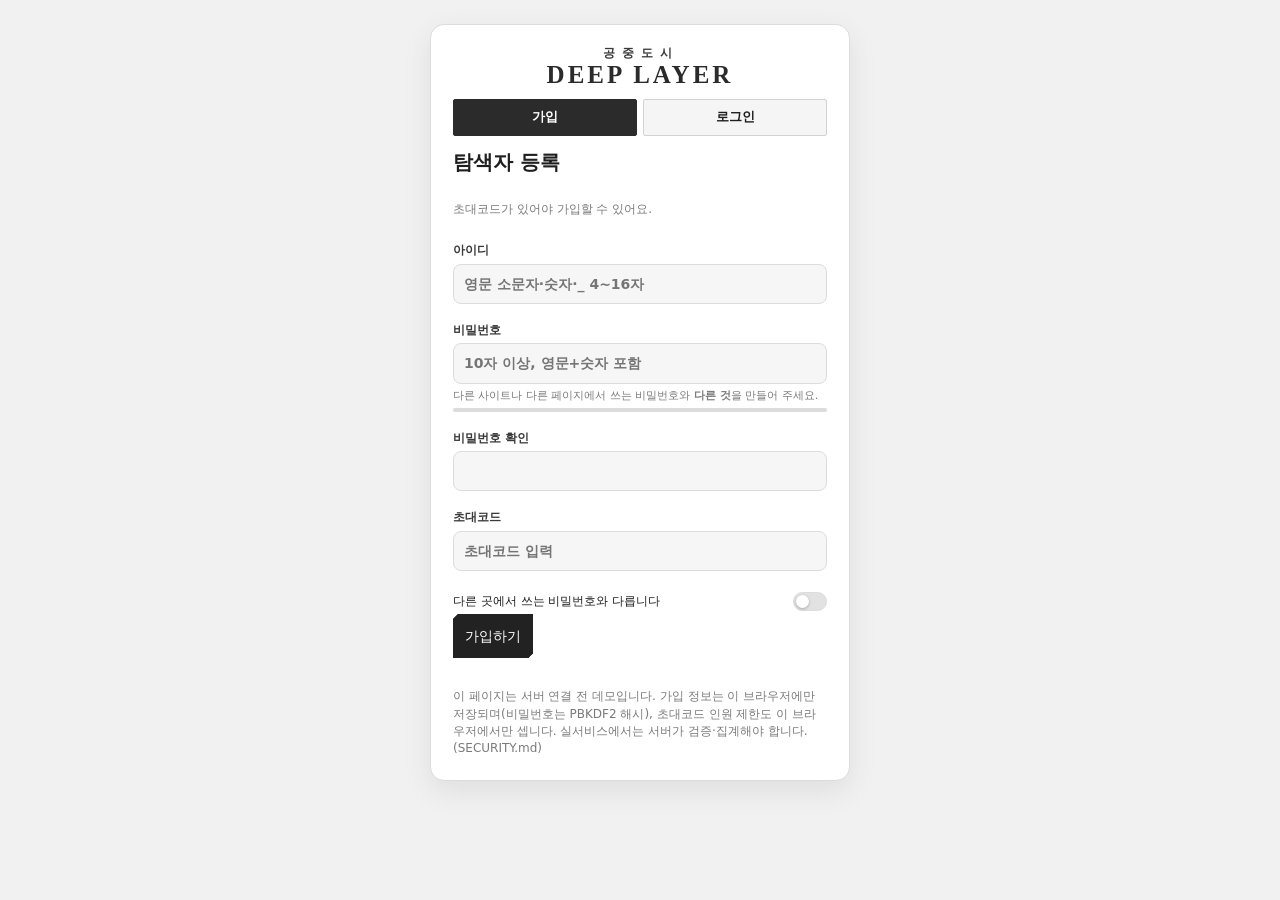
==== commit 9d02e56d: "261025_01" ====
--- a/index.html
+++ b/index.html
@@ -9,7 +9,7 @@
 <title>공중도시 DEEP LAYER</title>
 <link rel="preconnect" href="https://fonts.googleapis.com">
 <link rel="preconnect" href="https://fonts.gstatic.com" crossorigin>
-<link href="https://fonts.googleapis.com/css2?family=Material+Symbols+Rounded:opsz,wght,FILL,GRAD@20..48,400,0,0&family=Cinzel+Decorative:wght@700;900&family=Nanum+Myeongjo:wght@700;800&display=block" rel="stylesheet">
+<link href="https://fonts.googleapis.com/css2?family=Material+Symbols+Rounded:opsz,wght,FILL,GRAD@24,400,0,0&family=Cinzel+Decorative:wght@700;900&family=Nanum+Myeongjo:wght@700;800&display=block" rel="stylesheet">
 <link rel="stylesheet" href="css/theme.css">
 <link rel="stylesheet" href="css/style.css">
 </head>
@@ -72,7 +72,7 @@
       </section>
 
       <section class="panel tabs-panel" data-panel="소지품">
-        <div class="panel-title"><span class="material-symbols-rounded" aria-hidden="true" id="leftTitleIcon">backpack</span> <span id="leftTitle">장비</span> <span class="spacer"></span><span class="title-meta" id="leftMeta"></span></div>
+        <div class="panel-title"><span class="material-symbols-rounded" aria-hidden="true" id="leftTitleIcon">backpack</span> <span id="leftTitle">장비</span><span class="title-meta craft-count hidden" id="craftCount">레시피</span> <span class="spacer"></span><span class="title-meta" id="leftMeta"></span><button type="button" class="chip craft-only hidden" id="craftOnly" aria-pressed="false">제작 가능만</button></div>
         <div class="tabs" id="leftTabs">
           <button class="active" data-ltab="EQUIP">장비</button>
           <button data-ltab="INVENTORY">소지품</button>
@@ -91,6 +91,7 @@
               <button data-inv="장비">장비</button>
               <button data-inv="소모품">소모품</button>
               <button data-inv="재료">재료</button>
+              <input id="invQ" class="inv-search" type="search" maxlength="20" placeholder="소지품 검색" aria-label="소지품 검색" autocomplete="off">
             </div>
           </div>
           <div class="inv-scroll"><div class="inv-grid" id="inventoryGrid"></div></div>
@@ -104,8 +105,7 @@
           </div>
         </div>
         <div class="tab-view hidden" id="viewCraft">
-          <div class="subtabs" id="craftTabs"><button data-craft="장비">장비</button><button data-craft="음식">음식</button><button data-craft="약">약</button><button data-craft="재료">재료</button></div>
-          <div class="craft-head"><span id="craftCount">레시피</span><button type="button" class="chip" id="craftOnly" aria-pressed="false">제작 가능만</button></div>
+          <div class="subtabs" id="craftTabs"><button data-craft="장비">장비</button><button data-craft="음식">음식</button><button data-craft="약">약</button><button data-craft="재료">재료</button><input id="craftQ" class="inv-search" type="search" maxlength="20" placeholder="레시피 검색" aria-label="레시피 검색" autocomplete="off"></div>
           <div id="craftList"></div>
         </div>
       </section>
--- a/css/theme.css
+++ b/css/theme.css
@@ -25,7 +25,7 @@
   --toast-bg:#222222; --toast-text:#ffffff;
   --story-bg:#0d0d0d; --story-text:#ececec;
   --term-bg:#f7f7f7; --term-text:#1c1c1c; --term-dim:#707070; --term-line:#d6d6d6; --term-mine:#000000; --bezel:#e4e4e4; --bezel-line:#c8c8c8;
-  --tone-safe:#2b2b2b; --tone-forest:#3f9a62; --tone-sea:#2f7fc4; --tone-volcano:#cf5a3a; --tone-canyon:#b9742f; --tone-snow:#4a8fb8; --tone-jungle:#2f9e5b;
+  --tone-safe:#2b2b2b; --tone-forest:#3f9a62; --tone-sea:#2f7fc4; --tone-volcano:#cf5a3a; --tone-canyon:#b9742f; --tone-snow:#4a8fb8; --tone-jungle:#2f9e5b; --tone-desert:#c99a2e;
   --bb-bg:#f1f1f2; --bb-border:#c4c6ca; --bb-text:#2e3138; --bb-sub:#7a7e86; --bb-live:#d63a3a; --bb-glow:#ffffff;
   --cur-default:url("data:image/svg+xml;utf8,<svg xmlns='http://www.w3.org/2000/svg' width='18' height='18' viewBox='0 0 26 26'><path d='M3 2 L3 21 L8 16.5 L11.5 24 L15 22.4 L11.6 15.2 L18.5 15 Z' fill='%23222222' stroke='%23ffffff' stroke-width='2' stroke-linejoin='round'/></svg>") 2 1,auto;
   --cur-pointer:url("data:image/svg+xml;utf8,<svg xmlns='http://www.w3.org/2000/svg' width='18' height='18' viewBox='0 0 26 26'><path d='M3 2 L3 21 L8 16.5 L11.5 24 L15 22.4 L11.6 15.2 L18.5 15 Z' fill='%23000000' stroke='%23ffffff' stroke-width='2' stroke-linejoin='round'/></svg>") 2 1,auto;
@@ -50,7 +50,7 @@
   --toast-bg:#ececec; --toast-text:#111111;
   --story-bg:#0d0d0d; --story-text:#ececec;
   --term-bg:#101010; --term-text:#e6e6e6; --term-dim:#9a9a9a; --term-line:#2e2e2e; --term-mine:#ffffff; --bezel:#1f1f1f; --bezel-line:#333333;
-  --tone-safe:#e6e6e6; --tone-forest:#5fc489; --tone-sea:#5aa6f0; --tone-volcano:#f08a62; --tone-canyon:#e0a060; --tone-snow:#8fd0f0; --tone-jungle:#5fd08a;
+  --tone-safe:#e6e6e6; --tone-forest:#5fc489; --tone-sea:#5aa6f0; --tone-volcano:#f08a62; --tone-canyon:#e0a060; --tone-snow:#8fd0f0; --tone-jungle:#5fd08a; --tone-desert:#e8c46a;
   --bb-bg:#15171a; --bb-border:#34373d; --bb-text:#dcdfe4; --bb-sub:#8d9199; --bb-live:#ff6b6b; --bb-glow:#0008;
   --cur-default:url("data:image/svg+xml;utf8,<svg xmlns='http://www.w3.org/2000/svg' width='18' height='18' viewBox='0 0 26 26'><path d='M3 2 L3 21 L8 16.5 L11.5 24 L15 22.4 L11.6 15.2 L18.5 15 Z' fill='%23ececec' stroke='%23111111' stroke-width='2' stroke-linejoin='round'/></svg>") 2 1,auto;
   --cur-pointer:url("data:image/svg+xml;utf8,<svg xmlns='http://www.w3.org/2000/svg' width='18' height='18' viewBox='0 0 26 26'><path d='M3 2 L3 21 L8 16.5 L11.5 24 L15 22.4 L11.6 15.2 L18.5 15 Z' fill='%23ffffff' stroke='%23111111' stroke-width='2' stroke-linejoin='round'/></svg>") 2 1,auto;
--- a/css/style.css
+++ b/css/style.css
@@ -97,6 +97,7 @@
   .left-column .status-panel.sized{flex:0 1 auto;height:var(--status-h);min-height:90px}
   .status-panel.sized #statusBody{flex:1;min-height:0;overflow:auto}
   .center-column .map-panel.sized{flex:0 1 auto;height:var(--map-h);min-height:300px}
+  .right-column .quest-panel.sized{flex:0 0 auto;height:var(--quest-h);min-height:140px}
   /* 넓은 화면: 로그는 지도 오른쪽 */
   .map-panel .map-body{flex-direction:row}
   .map-body .map-stage{flex:1;min-width:0}
@@ -220,6 +221,10 @@
 .slot.big .slot-label{font-size:calc(11px*var(--fs))}
 
 .inventory-head{flex:none}
+.inventory-head .subtabs{align-items:flex-start}
+.inv-search{margin-left:auto;width:42%;min-width:90px;max-width:170px;padding:2px 8px;font-size:calc(11px*var(--fs));align-self:center;margin-bottom:4px}
+.stor-search{margin:6px 0}
+.stor-search input{width:100%}
 .inv-scroll{flex:0 1 auto;min-height:0;overflow:auto}
 .inv-grid{display:grid;grid-template-columns:repeat(6,minmax(0,1fr));gap:5px}
 .inv-footer{display:flex;align-items:center;gap:7px;margin-top:8px;flex:none}
@@ -246,6 +251,7 @@
 .map-panel[data-tone=canyon]{--tone:var(--tone-canyon)}
 .map-panel[data-tone=snow]{--tone:var(--tone-snow)}
 .map-panel[data-tone=jungle]{--tone:var(--tone-jungle)}
+.map-panel[data-tone=desert]{--tone:var(--tone-desert)}
 .map-head{position:relative;display:flex;align-items:center;gap:12px;flex:none;padding:18px 14px 11px;border-bottom:1px solid var(--line)}
 .map-emblem{flex:0 0 40px;width:40px;display:grid;place-items:center;color:var(--tone)}
 .map-emblem .material-symbols-rounded{font-size:calc(34px*var(--fs))}
@@ -405,6 +411,7 @@
 .post-item{display:block;width:100%;margin-bottom:5px;text-align:left;font-size:calc(13px*var(--fs));background:transparent;border-color:transparent}
 .post-item.active{background:var(--accent-soft);border-color:var(--accent-line);color:var(--accent-2)}
 .post-detail{padding:8px 12px}
+.post-item.locked{opacity:.45;cursor:default}
 .post-detail h3{margin:0 0 10px;font-size:calc(16px*var(--fs))}
 .post-detail p{font-size:calc(13px*var(--fs));line-height:1.8;color:var(--text-2)}
 .form-row{display:grid;grid-template-columns:115px 1fr;gap:10px;align-items:center;margin-bottom:11px}
@@ -748,7 +755,11 @@
 .pet-row .grow{display:flex;flex-direction:column;gap:3px;min-width:0}
 .pet-row small{color:var(--muted)}
 .col-btns{display:flex;flex-direction:column;gap:4px;flex:none}
+.pet-row .col-btns{flex:1 1 100%;flex-direction:row;flex-wrap:wrap;gap:5px}
+.pet-row .col-btns button{flex:1 1 auto;min-width:72px}
 .bar.thin{height:5px}
+.bar.thin.full{margin-top:2px}
+.bar.thin.full span{background:var(--sp)}
 .job-lore{display:flex;gap:9px;padding:9px 10px;margin-bottom:8px;border-left:3px solid var(--accent);background:var(--accent-soft);border-radius:0 8px 8px 0}
 .job-lore p{margin:0;font-size:calc(11.5px*var(--fs));line-height:1.55;color:var(--text-2)}
 .job-lore .material-symbols-rounded{color:var(--accent);flex:none}
@@ -797,7 +808,14 @@
 .term-screen .msg.mine .bubble{display:inline-block;max-width:82%;text-align:left;padding:6px 11px;border:1px solid color-mix(in srgb,var(--term-mine) 55%,transparent);border-radius:14px 4px 14px 14px;background:color-mix(in srgb,var(--term-mine) 16%,transparent);color:var(--term-mine)}
 .term-screen .msg:not(.mine) .bubble{display:inline-block;max-width:82%;padding:5px 11px;border:1px solid color-mix(in srgb,var(--term-dim) 45%,transparent);border-radius:4px 14px 14px 14px;background:color-mix(in srgb,var(--term-dim) 10%,transparent)}
 
-.title-chips{display:flex;flex-wrap:wrap;gap:4px;margin:5px 0 8px}
+.ui-reset-row{margin-top:6px;align-items:center;gap:8px;flex-wrap:wrap}
+.ui-reset-row button{display:inline-flex;align-items:center;gap:4px}
+.title-strip{display:flex;align-items:center;gap:4px;margin:5px 0 8px}
+.title-chips{flex:1;min-width:0;display:grid;grid-auto-flow:column;grid-template-rows:auto;grid-auto-columns:max-content;gap:4px;overflow-x:auto;overscroll-behavior-x:contain;scroll-snap-type:x proximity;scrollbar-width:none;touch-action:pan-x pan-y;user-select:none}
+.title-chips::-webkit-scrollbar{display:none}
+.title-chips .tchip{scroll-snap-align:start;white-space:nowrap}
+.ts-arrow{flex:none;width:24px;height:26px;padding:0;display:grid;place-items:center;border-radius:6px}
+.ts-arrow .material-symbols-rounded{font-size:calc(18px*var(--fs))}
 .tchip{padding:3px 9px;border:1px solid var(--line);border-radius:999px;background:var(--panel-2);font-size:calc(11px*var(--fs))}
 .tchip.on{border-color:var(--accent);color:var(--accent);font-weight:800;background:var(--accent-soft,var(--panel-hi))}
 .codex-list .src{color:var(--accent-2);margin-top:2px}
@@ -1108,6 +1126,9 @@
 .party-row button+button{margin-left:0}
 .party-foot{display:flex;align-items:center;justify-content:space-between;margin-top:6px;font-size:11px;color:var(--muted,#888)}
 .party-foot button{padding:2px 8px;font-size:11px}
+.party-follow{display:flex;align-items:center;gap:8px;margin-top:6px}
+.party-follow button{padding:3px 9px;font-size:11px;white-space:nowrap}
+.party-follow small{font-size:11px;color:var(--muted,#888);flex:1;min-width:0}
 
 /* 업데이트 안내 막대: 새로고침 전까지 계속 보인다 */
 #updateBar{position:fixed;left:50%;bottom:14px;transform:translateX(-50%);z-index:9999;display:flex;align-items:center;gap:10px;max-width:calc(100vw - 24px);padding:8px 10px 8px 14px;border-radius:12px;background:var(--accent);color:#fff;font-size:13px;font-weight:700;box-shadow:0 4px 18px rgba(0,0,0,.28)}
@@ -1198,7 +1219,141 @@
 .rm-ed-body button,.rm-colorbtn{flex:none;white-space:nowrap;font-size:calc(10px*var(--fs));padding:4px 5px}
 .rm-colorbtn{position:relative;display:grid;place-items:center;border:1px solid var(--line);border-radius:7px;cursor:pointer;background:var(--panel-2)}
 .rm-colorbtn.off{opacity:.45;cursor:not-allowed}
-.rm-colorbtn input{position:absolute;inset:0;opacity:0;width:100%;height:100%;cursor:pointer}
+.rm-colorbtn:disabled{opacity:.45;cursor:not-allowed}
+.rm-colorbtn.on{border-color:var(--accent)}
+.rm-pick{position:fixed;box-sizing:border-box;padding:6px;border:1px solid var(--line);border-radius:8px;background:var(--panel);box-shadow:0 6px 24px #0005;display:flex;flex-direction:column;gap:5px}
+.rm-pick-sw{display:grid;grid-template-columns:repeat(8,1fr);gap:3px}
+.rm-pick-sw button{aspect-ratio:1;padding:0;border:1px solid var(--line);border-radius:4px;cursor:pointer}
+.rm-pick label{display:flex;align-items:center;gap:5px;font-size:calc(10px*var(--fs));color:var(--muted)}
+.rm-pick input[type=range]{flex:1;min-width:0;height:10px;border-radius:5px;border:1px solid var(--line);-webkit-appearance:none;appearance:none}
+.rm-pick input[type=range]::-webkit-slider-thumb{-webkit-appearance:none;width:10px;height:14px;border-radius:3px;background:var(--text);border:1px solid var(--bg)}
+.rm-pick input[type=range]::-moz-range-thumb{width:10px;height:14px;border-radius:3px;background:var(--text);border:1px solid var(--bg)}
 .rm-swatch{flex:1 1 0;min-width:10px;border:1px solid var(--line);border-radius:5px}
-.equip-head{display:flex;align-items:center;justify-content:space-between}
-.rm-peek{margin-right:4px;padding:2px 10px;font-size:calc(12px*var(--fs))}
+.equip-head{display:flex;align-items:center;justify-content:space-between;gap:8px;margin-bottom:7px}
+.equip-head>span{line-height:1.2}
+.rm-peek{display:inline-flex;align-items:center;gap:3px;margin:0 4px 0 0;padding:2px 10px;line-height:1.3;font-size:calc(12px*var(--fs))}
+.rm-peek .material-symbols-rounded{font-size:calc(14px*var(--fs))}
+.tile.spot{color:var(--accent,#4a9);border-color:currentColor;box-shadow:inset 0 0 0 1px currentColor}
+.tile.qm{color:var(--accent);border-style:dashed;border-color:currentColor}
+.nearby-row small.journal{white-space:pre-line;line-height:1.6}
+.post-detail .j-last{margin-top:min(70vh,560px)} /* 마지막 저널: 본문과 같은 글씨, 스크롤을 끝까지 내려야 보인다 */
+.pet-row button.pen,.pet-side-row button.pen{padding:0 4px;margin-left:2px;vertical-align:middle;border-color:transparent;background:transparent;color:var(--muted);font-size:13px}
+.pet-row button.pen:hover,.pet-side-row button.pen:hover{color:var(--accent-2)}
+/* 제작자 표시: 같은 칸 안에 만든 사람이 다른 것이 섞여 있으면 점, 고르기 창·장비 칸에는 이름 */
+.slot .mk-label{position:absolute;left:2px;right:2px;top:2px;font-size:calc(8px*var(--fs));line-height:1.1;color:var(--accent-2);white-space:nowrap;overflow:hidden;text-overflow:ellipsis;text-align:left;pointer-events:none}
+.slot .mk-dot{position:absolute;left:4px;top:4px;width:6px;height:6px;border-radius:50%;background:var(--accent);pointer-events:none}
+.mk-line{display:flex;align-items:center;gap:3px;color:var(--accent-2)}
+.mk-line .material-symbols-rounded{font-size:calc(13px*var(--fs))}
+.vpick-grid{grid-template-columns:repeat(5,minmax(0,1fr));margin:6px 0}
+.vpick-list{display:grid;gap:2px;margin-top:4px}
+
+/* =====================================================================
+   2026-10-25 HUD 스타일 (시안 B): 색은 그대로, 모양만 — 잘린 모서리 패널, 각진 버튼·입력칸, 기울어진 칸 바
+   ===================================================================== */
+:root{--cut:10px;--cut-s:5px;--mono:ui-monospace,"SF Mono",Menlo,Consolas,monospace;--radius:0px}
+/* 패널: 왼쪽 위·오른쪽 아래 모서리를 잘라 내고, 잘린 자리에 테두리 선을 그린다 */
+.panel,.modal{border-radius:0;clip-path:polygon(var(--cut) 0,100% 0,100% calc(100% - var(--cut)),calc(100% - var(--cut)) 100%,0 100%,0 var(--cut));
+  background-image:linear-gradient(to bottom right,transparent calc(50% - 1px),var(--line) calc(50% - 1px),var(--line) 50%,transparent 50%),linear-gradient(to bottom right,transparent 50%,var(--line) 50%,var(--line) calc(50% + 1px),transparent calc(50% + 1px));
+  background-size:var(--cut) var(--cut),var(--cut) var(--cut);background-position:top left,bottom right;background-repeat:no-repeat;background-origin:border-box}
+.chat-panel{border-radius:0}
+/* 패널 제목: 조금 더 슬림하게, 왼쪽 아래 짧은 강조선 */
+.panel-title{padding:0 12px 0 calc(var(--cut) + 4px);min-height:34px;box-sizing:border-box} /* 원래 글씨, 높이는 모든 탭이 같게 */
+.panel-title .title-meta{font-family:inherit}
+.device-head{padding:7px 12px 7px calc(var(--cut) + 4px)}
+/* 버튼·입력칸·칸: 둥근 모서리 대신 작은 모서리 자르기 */
+button,input,textarea,select{border-radius:2px}
+button.primary,.tabs button,.chips .chip,.chip{border-radius:0;clip-path:polygon(var(--cut-s) 0,100% 0,100% calc(100% - var(--cut-s)),calc(100% - var(--cut-s)) 100%,0 100%,0 var(--cut-s));
+  background-image:linear-gradient(to bottom right,transparent 50%,var(--bd,var(--btn-line)) 50%,var(--bd,var(--btn-line)) calc(50% + 1.2px),transparent calc(50% + 1.2px)),linear-gradient(to bottom right,transparent calc(50% - 1.2px),var(--bd,var(--btn-line)) calc(50% - 1.2px),var(--bd,var(--btn-line)) 50%,transparent 50%)!important;
+  background-size:var(--cut-s) var(--cut-s),var(--cut-s) var(--cut-s)!important;background-position:top left,bottom right!important;background-repeat:no-repeat!important;background-origin:border-box!important}
+button.primary{--bd:var(--primary-line)}
+.tabs button.active,.chip.active,.chips .chip.active,button:hover:not(:disabled){--bd:var(--accent)}
+.chip,.tag,.tchip,.point-badge,.title-chip,.wallet,.reward-chip,.buff,.slot-tag{border-radius:2px}
+.slot,.tile,.recipe,.nearby-row,.quest-row,.result,.stat,.cstat,.battle-log,.fx-row,.round-avatar,.stat-plus,.quick>button,.buff-icon,.map-search input,.map-tools button,.subtabs button,.pet-row,.craft-job,.last-result,.action-confirm-inline,.member-row,.mast-row,.snd-card{border-radius:2px}
+.quest-detail{border-radius:0 0 2px 2px}.quest-item.open .quest-row{border-radius:2px 2px 0 0}
+/* 안전지대 지도 노드는 원래 모양(동그라미·크기) 그대로 둔다 */
+.tooltip,.toast,.tut-card{border-radius:2px}
+/* 프로필(왼쪽 위): HUD 패널 — 사진·빠른 버튼·지갑도 모서리를 자른다 */
+.profile-panel .profile{padding-top:22px}
+.profile-panel .profile::before{content:"CREW STATUS · ONLINE";position:absolute;top:7px;left:calc(var(--cut) + 4px);font:600 calc(9.5px*var(--fs))/1 var(--mono);letter-spacing:1.5px;color:var(--muted);padding-left:12px;background:linear-gradient(var(--good),var(--good)) 0 50%/6px 6px no-repeat}
+.avatar,.avatar.big{border-radius:0;border:0;clip-path:polygon(10px 0,100% 0,100% calc(100% - 10px),calc(100% - 10px) 100%,0 100%,0 10px);background-color:var(--panel-hi)}
+.quick>button,.wallet{clip-path:polygon(6px 0,100% 0,100% calc(100% - 6px),calc(100% - 6px) 100%,0 100%,0 6px);border-color:transparent;background:var(--panel-hi)}
+/* HP·기력·EXP: 기울어진 20칸 블록 */
+.bars .bar-row>span:first-child{font-family:var(--mono);letter-spacing:1px}
+.bars .bar{position:relative;height:9px;border-radius:0;background:var(--bar-track);overflow:hidden;transform:skewX(-20deg) translateZ(0);backface-visibility:hidden;will-change:transform;outline:1px solid transparent}
+.bars .bar::after{content:"";position:absolute;inset:0;background:repeating-linear-gradient(90deg,transparent 0 8px,var(--panel) 8px 10px);pointer-events:none}
+.bars .bar span{border-radius:0}
+.bar,.bar span,.progress,.progress span{border-radius:0}
+.bars .val{font-family:var(--mono)}
+
+/* 상단 줄: 시간·날씨·날짜는 왼쪽, 공중도시 DEEP LAYER 는 가운데 */
+@media(min-width:761px){
+  .topbar{display:grid;grid-template-columns:1fr auto 1fr;align-items:center}
+  .brand-block{display:contents}
+  .world-meta{grid-column:1;grid-row:1;justify-self:start;align-self:end;margin-top:0;padding-bottom:2px}
+  .brand{grid-column:2;grid-row:1;align-items:center;text-align:center}
+  .top-actions{grid-column:3;grid-row:1;justify-self:end}
+}
+@media(max-width:760px){.brand{align-items:center;width:100%}.brand-block{justify-content:center}.world-meta{justify-content:flex-start;width:100%}}
+
+/* 채팅 줄 사이를 조금 좁게 */
+#chatFeed .msg,#chatFeed .msg.mine{padding:3px 4px}
+#chatFeed .bubble,#chatFeed .msg.mine .bubble,#chatFeed .msg:not(.mine) .bubble{line-height:1.45}
+
+/* 제작 탭: 헤더에 레시피 수(제작 옆)와 '제작 가능만'(오른쪽) */
+.panel-title .craft-count{margin-left:6px;font-weight:600;letter-spacing:0}
+.panel-title .craft-only{margin-left:10px;padding:1px 9px;line-height:1.4;font-size:calc(10px*var(--fs));letter-spacing:0;text-transform:none;font-family:Inter,"Noto Sans KR",system-ui,sans-serif}
+.panel-title .craft-only.active{background:var(--accent-soft);border-color:var(--accent);color:var(--accent-2)}
+#craftTabs{align-items:flex-start}
+#craftTabs .inv-search{margin-left:auto}
+
+/* 스테이터스 카드 아래: 주 스탯 ★ · 부 스탯 ☆ (포인트 색) */
+.stat{position:relative}
+.stat-star{margin-left:5px;font-size:calc(11px*var(--fs));line-height:1;color:var(--accent);vertical-align:1px}
+
+/* 지도 헤더 오른쪽 위: 지금 칸의 위험도 (심도가 깊을수록 진하게) */
+#mapMeta[data-danger="3"],#mapMeta[data-danger="4"]{color:var(--warn)}
+#mapMeta[data-danger="5"]{color:var(--bad);font-weight:700}
+
+/* 펫 먹이통 */
+.pet-bowl{margin:6px 0 10px;padding:8px;border:1px solid var(--line);border-radius:2px;background:var(--panel-2)}
+.bowl-head{display:flex;align-items:center;justify-content:space-between;gap:8px}
+.bowl-head span{display:inline-flex;align-items:center;gap:4px}
+.bowl-head button{padding:3px 10px;font-size:calc(11px*var(--fs))}
+.pet-bowl .inv-grid{margin:6px 0 4px}
+
+/* 퀵슬롯: 화면 오른쪽 끝 세로 막대 (넓은 화면에서만). 펼치면 아이콘 오른쪽에 이름 */
+.quick-bar{position:fixed;z-index:40;right:max(6px,env(safe-area-inset-right,0px));top:50%;transform:translateY(-50%);display:flex;flex-direction:column;gap:4px;padding:6px 5px;background:var(--panel);border:1px solid var(--line);box-shadow:var(--shadow);
+  clip-path:polygon(8px 0,100% 0,100% calc(100% - 8px),calc(100% - 8px) 100%,0 100%,0 8px);width:48px;transition:width .15s}
+.quick-bar.open{width:128px}
+.quick-bar .qs{position:relative;display:flex;align-items:center;gap:6px;width:100%;height:36px;padding:0 0 0 6px;border:1px solid var(--line);background:var(--panel-2);color:var(--text-2);border-radius:2px;overflow:hidden;flex:none}
+.quick-bar .qs .material-symbols-rounded{flex:none;font-size:calc(20px*var(--fs));color:var(--accent-2)}
+.quick-bar .qs.snd{height:30px}
+.quick-bar .qs.snd.off .material-symbols-rounded{color:var(--muted)}
+.quick-bar .qs.item.empty{opacity:.45}
+.quick-bar .qs.blank{border-style:dashed;background:transparent}
+.quick-bar .qs .qty{position:absolute;left:24px;bottom:1px;font-size:calc(9px*var(--fs));font-weight:700;color:var(--text-2)}
+.quick-bar .qs-name{display:none;min-width:0;font-size:calc(11px*var(--fs));white-space:nowrap;overflow:hidden;text-overflow:ellipsis}
+.quick-bar.open .qs-name{display:block}
+.quick-bar .qs.toggle{justify-content:center;padding:0;height:22px;border-color:transparent;background:transparent}
+.quick-bar .qs-sep{display:block;height:1px;margin:2px 0;background:var(--line)}
+@media(min-width:1201px){body.has-quick .app{padding-right:58px}} /* 오른쪽 탭과 퀵슬롯 사이를 살짝 좁게 */
+@media(max-width:1200px){.quick-bar{display:none!important}}
+/* HUD: 채팅 단말기도 둥근 모서리 대신 잘린 모서리 (패널과 같은 모양) */
+.panel.chat-panel.terminal{border-radius:0}
+.chat-panel.terminal .term-screen{border-radius:0;clip-path:polygon(var(--cut-s) 0,100% 0,100% calc(100% - var(--cut-s)),calc(100% - var(--cut-s)) 100%,0 100%,0 var(--cut-s))}
+.chat-panel.terminal .term-screen::after{display:block;content:"";position:absolute;inset:0;pointer-events:none;z-index:3;background:linear-gradient(to bottom right,transparent 50%,var(--term-line) 50%,var(--term-line) calc(50% + 1.2px),transparent calc(50% + 1.2px)) top left/var(--cut-s) var(--cut-s) no-repeat,linear-gradient(to bottom right,transparent calc(50% - 1.2px),var(--term-line) calc(50% - 1.2px),var(--term-line) 50%,transparent 50%) bottom right/var(--cut-s) var(--cut-s) no-repeat}
+.chat-panel.terminal .tabs button,.chat-panel.terminal .chat-compose input,.chat-panel.terminal .chat-compose button{border-radius:2px}
+.quick-bar{border-radius:0;top:78px;transform:none;clip-path:polygon(var(--cut-s) 0,100% 0,100% calc(100% - var(--cut-s)),calc(100% - var(--cut-s)) 100%,0 100%,0 var(--cut-s));
+  background-image:linear-gradient(to bottom right,transparent 50%,var(--line) 50%,var(--line) calc(50% + 1.2px),transparent calc(50% + 1.2px)),linear-gradient(to bottom right,transparent calc(50% - 1.2px),var(--line) calc(50% - 1.2px),var(--line) 50%,transparent 50%);background-size:var(--cut-s) var(--cut-s),var(--cut-s) var(--cut-s);background-position:top left,bottom right;background-repeat:no-repeat;background-origin:border-box} /* 위쪽(상단 줄 아래)에 붙인다 */
+.quick-bar .qs{border-radius:2px}
+/* 소지품 칸 영역: 스크롤 막대(윈도우의 위아래 화살표)를 숨긴다 (휠로는 그대로 스크롤된다) */
+.inv-scroll,#viewInv,.tab-view{scrollbar-width:none}
+.inv-scroll::-webkit-scrollbar,#viewInv::-webkit-scrollbar,.tab-view::-webkit-scrollbar{display:none}
+/* HUD 테두리 정밀 (10/25): 패널·창은 '테두리 색 바깥 도형 + 1px 안쪽 도형' 두 겹으로 그려
+   잘린 대각선도 곧은 테두리와 똑같은 1px 굵기로 딱 맞는다 (그라데이션 선을 쓰지 않는다) */
+.panel,.modal{position:relative;isolation:isolate;border-color:transparent!important;background-color:var(--pline,var(--line))!important;background-image:none!important}
+.panel::before,.modal::before{content:"";position:absolute;inset:0;z-index:-1;pointer-events:none;background:var(--pbg,var(--panel));
+  clip-path:polygon(var(--icut,calc(var(--cut) - .59px)) 0,100% 0,100% calc(100% - var(--icut,calc(var(--cut) - .59px))),calc(100% - var(--icut,calc(var(--cut) - .59px))) 100%,0 100%,0 var(--icut,calc(var(--cut) - .59px)))}
+.panel.chat-panel.terminal{--pline:var(--bezel-line);--pbg:var(--bezel);--icut:calc(var(--cut) - 1.17px)} /* 단말기 테두리는 2px */
+/* 작은 버튼·탭·칩의 잘린 자리 선도 테두리와 같은 1px */
+button.primary,.tabs button,.chips .chip,.chip{background-image:linear-gradient(to bottom right,transparent 50%,var(--bd,var(--btn-line)) 50%,var(--bd,var(--btn-line)) calc(50% + 1px),transparent calc(50% + 1px)),linear-gradient(to bottom right,transparent calc(50% - 1px),var(--bd,var(--btn-line)) calc(50% - 1px),var(--bd,var(--btn-line)) 50%,transparent 50%)!important}
